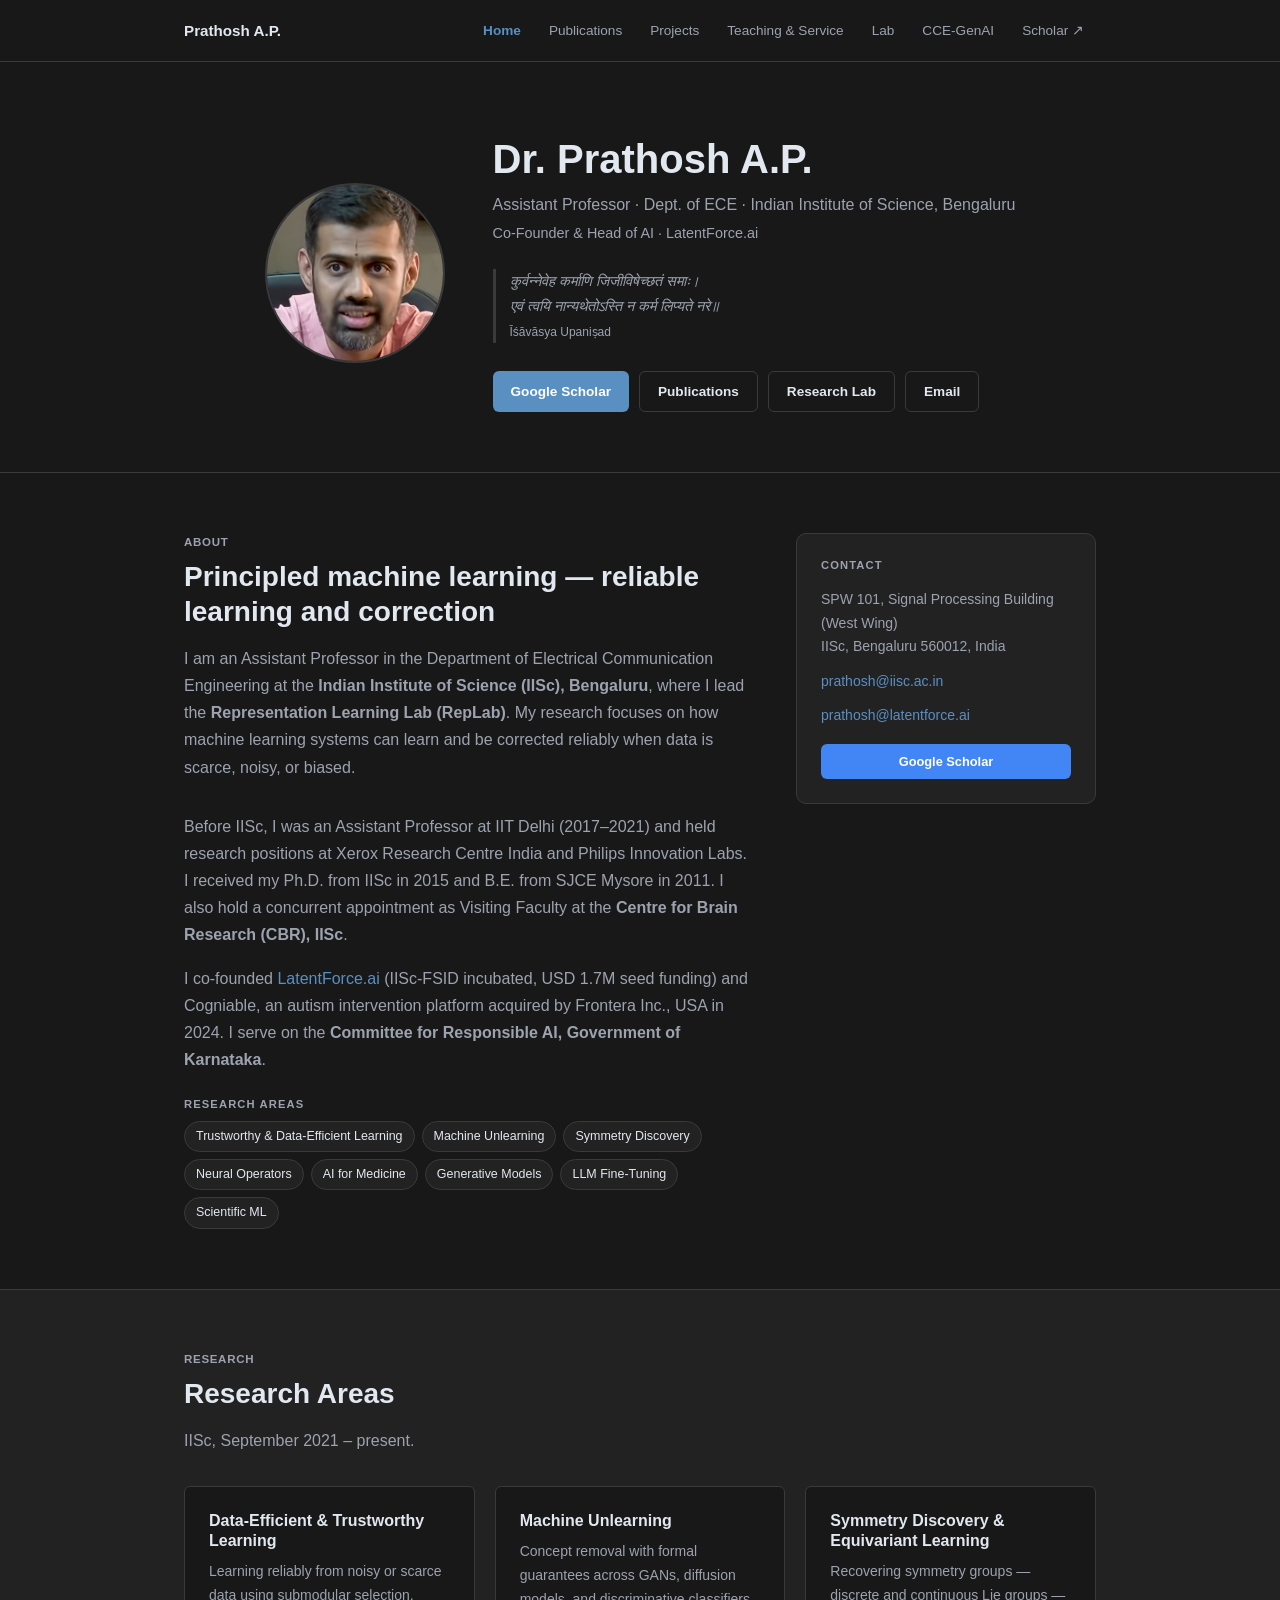
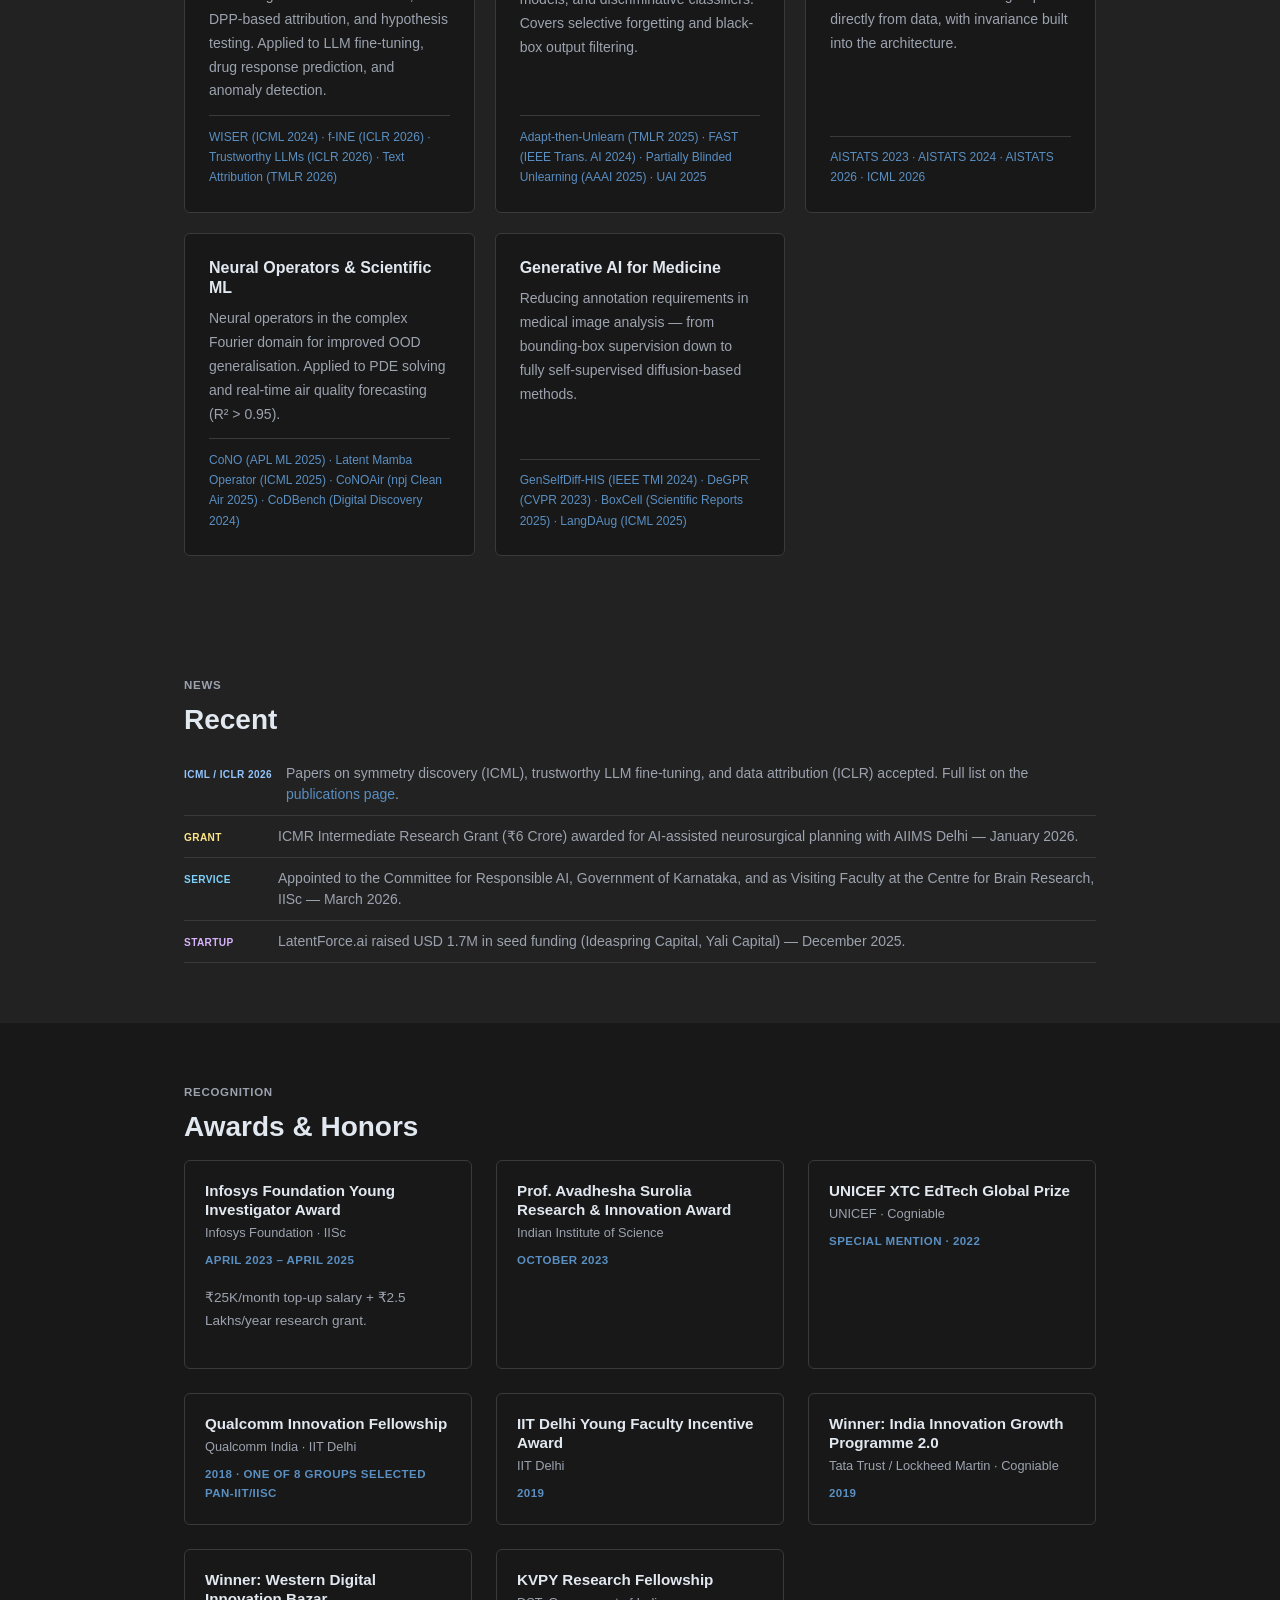
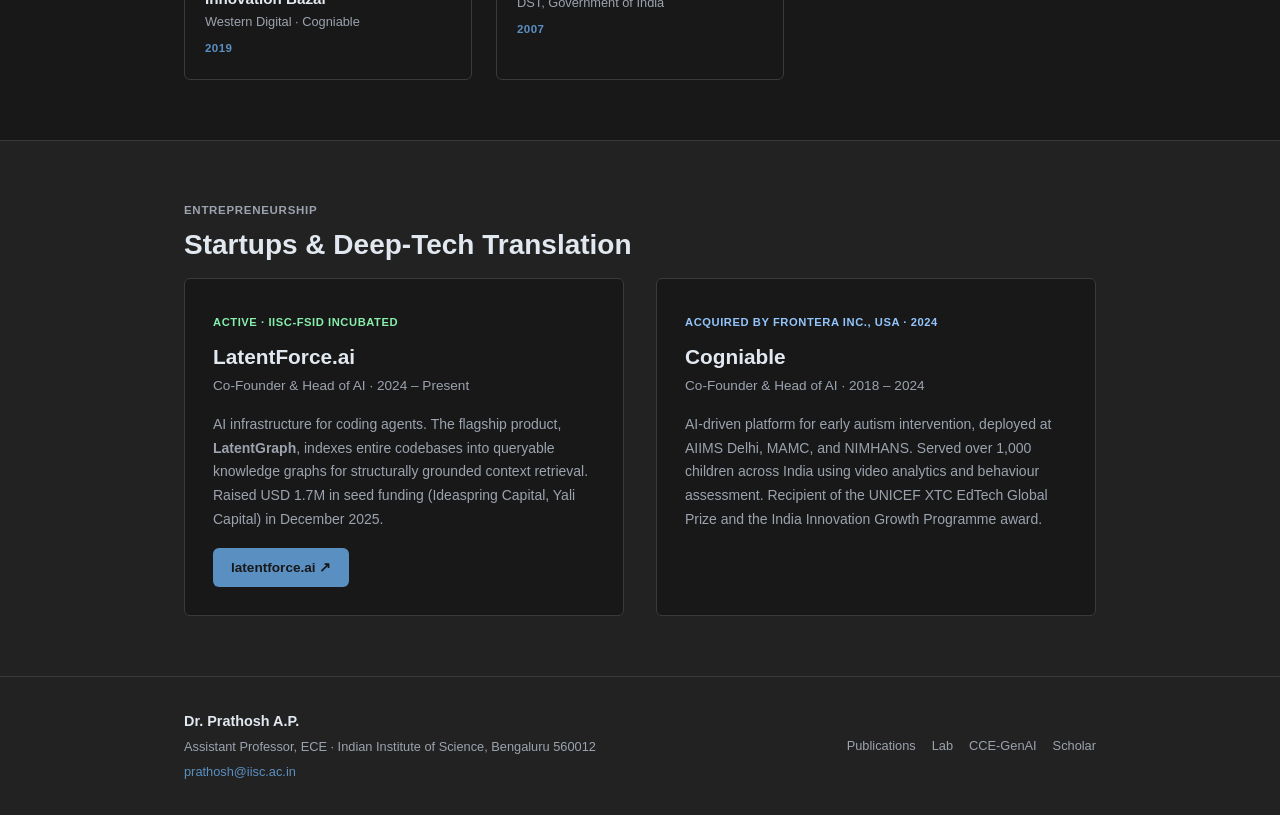
==== index.html @ 45f48ecf "Remove IISc logo from contact card Co-Authored-By: Claude Sonnet 4.6 <noreply@anthropic.com>" ====
<!DOCTYPE html>
<html lang="en">
<head>
  <meta charset="UTF-8">
  <meta name="viewport" content="width=device-width, initial-scale=1.0">
  <meta name="description" content="Dr. Prathosh A.P. — Assistant Professor, ECE, IISc Bengaluru. Research in trustworthy ML, machine unlearning, symmetry discovery, neural operators, and AI for medicine.">
  <title>Dr. Prathosh A.P. | IISc Bengaluru</title>
  <link rel="stylesheet" href="css/style.css">
</head>
<body>

<!-- ===== NAVIGATION ===== -->
<nav class="nav">
  <div class="nav-inner">
    <a class="nav-brand" href="index.html">Prathosh A.P.</a>
    <div class="nav-links">
      <a href="index.html" class="active">Home</a>
      <a href="publications.html">Publications</a>
      <a href="projects.html">Projects</a>
      <a href="teaching.html">Teaching &amp; Service</a>
      <a href="group.html">Lab</a>
      <a href="cce-genai.html">CCE-GenAI</a>
      <a href="https://scholar.google.com/citations?user=OEwV4bsAAAAJ" target="_blank">Scholar ↗</a>
    </div>
  </div>
</nav>


<!-- ===== HERO ===== -->
<section class="hero">
  <div class="hero-inner">
    <div class="hero-photo">
      <img src="assets/photo.jpg" alt="Dr. Prathosh A.P.">
    </div>
    <div class="hero-text">
      <h1>Dr. Prathosh A.P.</h1>
      <p class="hero-subtitle">Assistant Professor · Dept. of ECE · Indian Institute of Science, Bengaluru</p>
      <p class="hero-subtitle-2">Co-Founder &amp; Head of AI · LatentForce.ai</p>
      <blockquote class="hero-quote">
        कुर्वन्नेवेह कर्माणि जिजीविषेच्छतं समाः।<br>एवं त्वयि नान्यथेतोऽस्ति न कर्म लिप्यते नरे॥
        <span>Īśāvāsya Upaniṣad</span>
      </blockquote>
      <div class="hero-buttons">
        <a class="btn btn-amber" href="https://scholar.google.com/citations?user=OEwV4bsAAAAJ" target="_blank">
          Google Scholar
        </a>
        <a class="btn btn-outline" href="publications.html">Publications</a>
        <a class="btn btn-outline" href="group.html">Research Lab</a>
        <a class="btn btn-outline" href="mailto:prathosh@iisc.ac.in">Email</a>
      </div>
    </div>
  </div>
</section>

<!-- ===== ABOUT ===== -->
<section class="section">
  <div class="container">
    <div class="about-grid">
      <div class="about-bio">
        <span class="section-label">About</span>
        <h2 class="section-title">Principled machine learning — reliable learning and correction</h2>
        <p>
          I am an Assistant Professor in the Department of Electrical Communication Engineering
          at the <strong>Indian Institute of Science (IISc), Bengaluru</strong>, where I lead the
          <strong>Representation Learning Lab (RepLab)</strong>. My research focuses on how machine
          learning systems can learn and be corrected reliably when data is scarce, noisy, or biased.
        </p>
        <p>
          Before IISc, I was an Assistant Professor at IIT Delhi (2017–2021) and held research positions
          at Xerox Research Centre India and Philips Innovation Labs. I received my Ph.D. from IISc in
          2015 and B.E. from SJCE Mysore in 2011. I also hold a concurrent appointment as Visiting
          Faculty at the <strong>Centre for Brain Research (CBR), IISc</strong>.
        </p>
        <p>
          I co-founded <a href="https://latentforce.ai" target="_blank">LatentForce.ai</a> (IISc-FSID
          incubated, USD 1.7M seed funding) and Cogniable, an autism intervention platform acquired by
          Frontera Inc., USA in 2024. I serve on the <strong>Committee for Responsible AI, Government
          of Karnataka</strong>.
        </p>
        <div class="research-interests">
          <h4>Research Areas</h4>
          <div class="tag-list">
            <span class="tag">Trustworthy &amp; Data-Efficient Learning</span>
            <span class="tag">Machine Unlearning</span>
            <span class="tag">Symmetry Discovery</span>
            <span class="tag">Neural Operators</span>
            <span class="tag">AI for Medicine</span>
            <span class="tag">Generative Models</span>
            <span class="tag">LLM Fine-Tuning</span>
            <span class="tag">Scientific ML</span>
          </div>
        </div>
      </div>

      <div>
        <div class="contact-card">
          <h4 style="margin-bottom:1rem;">Contact</h4>
          <div class="contact-item">
            <span>SPW 101, Signal Processing Building (West Wing)<br>IISc, Bengaluru 560012, India</span>
          </div>
          <div class="contact-item">
            <span><a href="mailto:prathosh@iisc.ac.in">prathosh@iisc.ac.in</a></span>
          </div>
          <div class="contact-item">
            <span><a href="mailto:prathosh@latentforce.ai">prathosh@latentforce.ai</a></span>
          </div>
          <div class="contact-links">
            <a class="contact-link-btn scholar" href="https://scholar.google.com/citations?user=OEwV4bsAAAAJ" target="_blank">Google Scholar</a>
          </div>
        </div>
      </div>
    </div>
  </div>
</section>

<div class="divider"></div>

<!-- ===== RESEARCH THEMES ===== -->
<section class="section section-alt">
  <div class="container">
    <span class="section-label">Research</span>
    <h2 class="section-title">Research Areas</h2>
    <p>IISc, September 2021 – present.</p>
    <div class="grid-5">

      <div class="theme-card">
        <h3>Data-Efficient &amp; Trustworthy Learning</h3>
        <p>Learning reliably from noisy or scarce data using submodular selection, DPP-based attribution, and hypothesis testing. Applied to LLM fine-tuning, drug response prediction, and anomaly detection.</p>
        <div class="theme-papers">WISER (ICML 2024) &middot; f-INE (ICLR 2026) &middot; Trustworthy LLMs (ICLR 2026) &middot; Text Attribution (TMLR 2026)</div>
      </div>

      <div class="theme-card">
        <h3>Machine Unlearning</h3>
        <p>Concept removal with formal guarantees across GANs, diffusion models, and discriminative classifiers. Covers selective forgetting and black-box output filtering.</p>
        <div class="theme-papers">Adapt-then-Unlearn (TMLR 2025) &middot; FAST (IEEE Trans. AI 2024) &middot; Partially Blinded Unlearning (AAAI 2025) &middot; UAI 2025</div>
      </div>

      <div class="theme-card">
        <h3>Symmetry Discovery &amp; Equivariant Learning</h3>
        <p>Recovering symmetry groups — discrete and continuous Lie groups — directly from data, with invariance built into the architecture.</p>
        <div class="theme-papers">AISTATS 2023 &middot; AISTATS 2024 &middot; AISTATS 2026 &middot; ICML 2026</div>
      </div>

      <div class="theme-card">
        <h3>Neural Operators &amp; Scientific ML</h3>
        <p>Neural operators in the complex Fourier domain for improved OOD generalisation. Applied to PDE solving and real-time air quality forecasting (R² &gt; 0.95).</p>
        <div class="theme-papers">CoNO (APL ML 2025) &middot; Latent Mamba Operator (ICML 2025) &middot; CoNOAir (npj Clean Air 2025) &middot; CoDBench (Digital Discovery 2024)</div>
      </div>

      <div class="theme-card">
        <h3>Generative AI for Medicine</h3>
        <p>Reducing annotation requirements in medical image analysis — from bounding-box supervision down to fully self-supervised diffusion-based methods.</p>
        <div class="theme-papers">GenSelfDiff-HIS (IEEE TMI 2024) &middot; DeGPR (CVPR 2023) &middot; BoxCell (Scientific Reports 2025) &middot; LangDAug (ICML 2025)</div>
      </div>

    </div>
  </div>
</section>

<!-- ===== HIGHLIGHTS ===== -->
<section class="section section-dark">
  <div class="container">
    <span class="section-label">News</span>
    <h2 class="section-title">Recent</h2>
    <ul class="highlights-list">
      <li class="highlight-item">
        <span class="highlight-badge badge-conf">ICML / ICLR 2026</span>
        <span class="highlight-text">Papers on symmetry discovery (ICML), trustworthy LLM fine-tuning, and data attribution (ICLR) accepted. Full list on the <a href="publications.html">publications page</a>.</span>
      </li>
      <li class="highlight-item">
        <span class="highlight-badge badge-grant">Grant</span>
        <span class="highlight-text">ICMR Intermediate Research Grant (&#8377;6 Crore) awarded for AI-assisted neurosurgical planning with AIIMS Delhi — January 2026.</span>
      </li>
      <li class="highlight-item">
        <span class="highlight-badge badge-service">Service</span>
        <span class="highlight-text">Appointed to the Committee for Responsible AI, Government of Karnataka, and as Visiting Faculty at the Centre for Brain Research, IISc — March 2026.</span>
      </li>
      <li class="highlight-item">
        <span class="highlight-badge badge-startup">Startup</span>
        <span class="highlight-text">LatentForce.ai raised USD 1.7M in seed funding (Ideaspring Capital, Yali Capital) — December 2025.</span>
      </li>
    </ul>
  </div>
</section>

<!-- ===== AWARDS ===== -->
<section class="section">
  <div class="container">
    <span class="section-label">Recognition</span>
    <h2 class="section-title">Awards &amp; Honors</h2>
    <div class="grid-3">

      <div class="award-card">
        <h3>Infosys Foundation Young Investigator Award</h3>
        <div class="award-org">Infosys Foundation · IISc</div>
        <div class="award-year">April 2023 – April 2025</div>
        <p class="mt-2" style="font-size:.85rem;color:var(--text-light)">&#8377;25K/month top-up salary + &#8377;2.5 Lakhs/year research grant.</p>
      </div>

      <div class="award-card">
        <h3>Prof. Avadhesha Surolia Research &amp; Innovation Award</h3>
        <div class="award-org">Indian Institute of Science</div>
        <div class="award-year">October 2023</div>
      </div>

      <div class="award-card">
        <h3>UNICEF XTC EdTech Global Prize</h3>
        <div class="award-org">UNICEF · Cogniable</div>
        <div class="award-year">Special Mention · 2022</div>
      </div>

      <div class="award-card">
        <h3>Qualcomm Innovation Fellowship</h3>
        <div class="award-org">Qualcomm India · IIT Delhi</div>
        <div class="award-year">2018 · One of 8 groups selected pan-IIT/IISc</div>
      </div>

      <div class="award-card">
        <h3>IIT Delhi Young Faculty Incentive Award</h3>
        <div class="award-org">IIT Delhi</div>
        <div class="award-year">2019</div>
      </div>

      <div class="award-card">
        <h3>Winner: India Innovation Growth Programme 2.0</h3>
        <div class="award-org">Tata Trust / Lockheed Martin · Cogniable</div>
        <div class="award-year">2019</div>
      </div>

      <div class="award-card">
        <h3>Winner: Western Digital Innovation Bazar</h3>
        <div class="award-org">Western Digital · Cogniable</div>
        <div class="award-year">2019</div>
      </div>

      <div class="award-card">
        <h3>KVPY Research Fellowship</h3>
        <div class="award-org">DST, Government of India</div>
        <div class="award-year">2007</div>
      </div>

    </div>
  </div>
</section>

<div class="divider"></div>

<!-- ===== ENTREPRENEURSHIP ===== -->
<section class="section section-alt">
  <div class="container">
    <span class="section-label">Entrepreneurship</span>
    <h2 class="section-title">Startups &amp; Deep-Tech Translation</h2>
    <div class="grid-2">

      <div class="startup-card">
        <span class="startup-tag tag-active">Active · IISc-FSID Incubated</span>
        <h2 class="startup-name">LatentForce.ai</h2>
        <div class="startup-role">Co-Founder &amp; Head of AI &middot; 2024 – Present</div>
        <p>
          AI infrastructure for coding agents. The flagship product, <strong>LatentGraph</strong>, indexes entire codebases into queryable knowledge graphs for structurally grounded context retrieval. Raised USD 1.7M in seed funding (Ideaspring Capital, Yali Capital) in December 2025.
        </p>
        <div class="mt-2">
          <a class="btn btn-navy" href="https://latentforce.ai" target="_blank">latentforce.ai ↗</a>
        </div>
      </div>

      <div class="startup-card">
        <span class="startup-tag tag-acquired">Acquired by Frontera Inc., USA · 2024</span>
        <h2 class="startup-name">Cogniable</h2>
        <div class="startup-role">Co-Founder &amp; Head of AI &middot; 2018 – 2024</div>
        <p>
          AI-driven platform for early autism intervention, deployed at AIIMS Delhi, MAMC, and NIMHANS. Served over 1,000 children across India using video analytics and behaviour assessment. Recipient of the UNICEF XTC EdTech Global Prize and the India Innovation Growth Programme award.
        </p>
      </div>

    </div>
  </div>
</section>

<!-- ===== FOOTER ===== -->
<footer>
  <div class="footer-inner">
    <div>
      <div class="footer-name">Dr. Prathosh A.P.</div>
      <div class="footer-info">Assistant Professor, ECE · Indian Institute of Science, Bengaluru 560012</div>
      <div class="footer-info"><a href="mailto:prathosh@iisc.ac.in">prathosh@iisc.ac.in</a></div>
    </div>
    <div class="footer-links">
      <a href="publications.html">Publications</a>
      <a href="group.html">Lab</a>
      <a href="cce-genai.html">CCE-GenAI</a>
      <a href="https://scholar.google.com/citations?user=OEwV4bsAAAAJ" target="_blank">Scholar</a>
    </div>
  </div>
</footer>

</body>
</html>
---- css/style.css ----
/* ===== DESIGN TOKENS ===== */
:root {
  --accent:      #5a8fc2;
  --accent-dark: #4a7aab;
  --text:        #e2e8f0;
  --text-light:  #9ca3af;
  --border:      #3a3a3a;
  --bg:          #181818;
  --bg-alt:      #222222;
  --white:       #e2e8f0;
  --gray-light:  #3a3a3a;
  --transition:  0.15s ease;
  --radius:      6px;
  --radius-lg:   10px;
  --shadow-sm:   0 1px 3px rgba(0,0,0,.4);
  --shadow-md:   0 4px 12px rgba(0,0,0,.5);

  /* Legacy aliases so existing HTML classes keep working */
  --navy:        #222222;
  --navy-mid:    #2a2a2a;
  --navy-light:  #5a8fc2;
  --amber:       #5a8fc2;
  --amber-dark:  #4a7aab;
  --off-white:   #222222;
}

/* ===== RESET & BASE ===== */
*, *::before, *::after { box-sizing: border-box; margin: 0; padding: 0; }
html { scroll-behavior: smooth; font-size: 16px; }
body {
  font-family: -apple-system, BlinkMacSystemFont, 'Segoe UI', Roboto, 'Helvetica Neue', sans-serif;
  color: var(--text);
  background: var(--bg);
  line-height: 1.7;
}
a { color: var(--accent); text-decoration: none; transition: color var(--transition); }
a:hover { color: var(--accent-dark); text-decoration: underline; }
img { max-width: 100%; display: block; }

/* ===== TYPOGRAPHY ===== */
h1, h2, h3, h4, h5 {
  font-family: -apple-system, BlinkMacSystemFont, 'Segoe UI', Roboto, 'Helvetica Neue', sans-serif;
  color: var(--text);
  line-height: 1.25;
  font-weight: 700;
}
h1 { font-size: clamp(1.75rem, 4vw, 2.5rem); }
h2 { font-size: clamp(1.3rem, 2.5vw, 1.75rem); }
h3 { font-size: 1.1rem; }
h4 { font-size: .95rem; font-weight: 600; }
p  { margin-bottom: 1rem; }

/* ===== LAYOUT ===== */
.container { max-width: 960px; margin: 0 auto; padding: 0 24px; }
.section    { padding: 60px 0; }
.section-alt  { background: var(--bg-alt); }
.section-dark { background: var(--bg-alt); color: var(--text); }
.section-dark h2, .section-dark h3 { color: var(--text); }
.section-dark p, .section-dark li  { color: var(--text-light); }

.section-label {
  font-size: .72rem;
  font-weight: 600;
  letter-spacing: .06em;
  text-transform: uppercase;
  color: var(--text-light);
  margin-bottom: .4rem;
  display: block;
}
.section-title { margin-bottom: 1rem; }
.section-title + p { color: var(--text-light); margin-bottom: 2rem; }

.grid-2 { display: grid; grid-template-columns: 1fr 1fr; gap: 32px; }
.grid-3 { display: grid; grid-template-columns: repeat(3, 1fr); gap: 24px; }
.grid-5 { display: grid; grid-template-columns: repeat(auto-fit, minmax(280px, 1fr)); gap: 20px; }

/* ===== NAVIGATION ===== */
.nav {
  position: sticky;
  top: 0;
  z-index: 100;
  background: var(--bg);
  border-bottom: 1px solid var(--border);
}
.nav-inner {
  display: flex;
  align-items: center;
  justify-content: space-between;
  padding: 14px 24px;
  max-width: 960px;
  margin: 0 auto;
}
.nav-brand {
  font-size: .95rem;
  font-weight: 700;
  color: var(--text) !important;
  text-decoration: none !important;
}
.nav-links { display: flex; gap: 4px; align-items: center; }
.nav-links a {
  font-size: .85rem;
  color: var(--text-light) !important;
  padding: 5px 12px;
  border-radius: 5px;
  font-weight: 500;
  transition: color var(--transition);
  text-decoration: none !important;
}
.nav-links a:hover { color: var(--text) !important; }
.nav-links a.active { color: var(--accent) !important; font-weight: 600; }

/* ===== HERO ===== */
.hero {
  background: var(--bg);
  padding: 72px 0 60px;
  border-bottom: 1px solid var(--border);
}
.hero-inner {
  max-width: 960px;
  margin: 0 auto;
  padding: 0 24px;
  display: flex;
  justify-content: center;
  align-items: center;
  gap: 48px;
}
.hero-text h1 { color: var(--text); margin-bottom: .4rem; }
.hero-subtitle {
  font-size: 1rem;
  color: var(--text-light);
  margin-bottom: .2rem;
}
.hero-subtitle-2 {
  font-size: .9rem;
  color: var(--text-light);
  font-weight: 400;
  margin-bottom: 1.5rem;
}
.hero-quote {
  font-size: .9rem;
  color: var(--text-light);
  font-style: italic;
  margin-bottom: 1.75rem;
  border-left: 3px solid var(--border);
  padding-left: 14px;
}
.hero-quote span {
  display: block;
  font-size: .75rem;
  font-style: normal;
  margin-top: .25rem;
  color: var(--text-light);
}
.hero-buttons { display: flex; gap: 10px; flex-wrap: wrap; }
.btn {
  display: inline-flex;
  align-items: center;
  gap: 6px;
  padding: 8px 18px;
  border-radius: 6px;
  font-size: .85rem;
  font-weight: 600;
  transition: all var(--transition);
  cursor: pointer;
  border: none;
  text-decoration: none !important;
}
.btn-amber {
  background: var(--accent);
  color: white !important;
}
.btn-amber:hover {
  background: var(--accent-dark);
  color: white !important;
  text-decoration: none !important;
}
.btn-outline {
  background: transparent;
  color: var(--text) !important;
  border: 1.5px solid var(--border);
}
.btn-outline:hover {
  border-color: var(--accent);
  color: var(--accent) !important;
  text-decoration: none !important;
}
.btn-navy {
  background: var(--accent);
  color: var(--bg) !important;
}
.btn-navy:hover { background: var(--accent-dark); color: var(--bg) !important; }

.hero-photo {
  width: 180px;
  height: 180px;
  border-radius: 50%;
  border: 2px solid var(--border);
  background: var(--bg-alt);
  overflow: hidden;
  flex-shrink: 0;
}
.hero-photo img { width: 100%; height: 100%; object-fit: cover; }

/* ===== STATS BAR (kept for compat, hidden by default) ===== */
.stats-bar { display: none; }

/* ===== ABOUT ===== */
.about-grid {
  display: grid;
  grid-template-columns: 1fr 300px;
  gap: 48px;
  align-items: start;
}
.about-bio p { color: var(--text-light); }
.about-bio p:last-of-type { margin-bottom: 0; }
.research-interests { margin-top: 1.5rem; }
.research-interests h4 {
  font-size: .7rem;
  font-weight: 700;
  letter-spacing: .1em;
  text-transform: uppercase;
  color: var(--text-light);
  margin-bottom: .6rem;
}
.tag-list { display: flex; flex-wrap: wrap; gap: 7px; }
.tag {
  font-size: .78rem;
  padding: 4px 11px;
  background: var(--bg-alt);
  border-radius: 20px;
  color: var(--text);
  font-weight: 500;
  border: 1px solid var(--border);
}
.contact-card {
  background: var(--bg-alt);
  border: 1px solid var(--border);
  border-radius: var(--radius-lg);
  padding: 24px;
}
.contact-card h4 {
  font-size: .7rem;
  font-weight: 700;
  letter-spacing: .1em;
  text-transform: uppercase;
  color: var(--text-light);
  margin-bottom: .9rem;
}
.contact-item {
  display: flex;
  gap: 10px;
  align-items: flex-start;
  margin-bottom: .65rem;
  font-size: .875rem;
  color: var(--text-light);
}
.contact-item .icon { color: var(--text-light); margin-top: 2px; flex-shrink: 0; }
.contact-links { margin-top: 1rem; display: flex; flex-direction: column; gap: 7px; }
.contact-link-btn {
  font-size: .8rem;
  padding: 7px 14px;
  border-radius: 6px;
  text-align: center;
  font-weight: 600;
  transition: all var(--transition);
  display: block;
  text-decoration: none !important;
}
.contact-link-btn.scholar { background: #4285f4; color: white !important; }
.contact-link-btn.scholar:hover { background: #3367d6; }
.contact-link-btn.github  { background: #24292e; color: white !important; }
.contact-link-btn.github:hover  { background: #1a1e21; }

/* ===== RESEARCH THEMES ===== */
.theme-card {
  background: var(--bg);
  border: 1px solid var(--border);
  border-radius: var(--radius);
  padding: 24px;
  display: flex;
  flex-direction: column;
  transition: border-color var(--transition);
}
.theme-card:hover { border-color: var(--accent); }
.theme-number { display: none; }
.theme-card h3 { margin-bottom: .6rem; font-size: 1rem; }
.theme-card p  { font-size: .875rem; color: var(--text-light); flex: 1; margin-bottom: .75rem; }
.theme-papers {
  font-size: .75rem;
  color: var(--accent);
  border-top: 1px solid var(--border);
  padding-top: .65rem;
  margin-top: auto;
}

/* ===== HIGHLIGHTS (section-dark, now light) ===== */
.highlights-list { list-style: none; }
.highlight-year {
  font-size: .7rem;
  font-weight: 700;
  letter-spacing: .1em;
  text-transform: uppercase;
  color: var(--accent);
  margin: 2rem 0 .75rem;
  padding-left: 24px;
  position: relative;
}
.highlight-year::before {
  content: '';
  position: absolute;
  left: 0;
  top: 50%;
  width: 16px;
  height: 2px;
  background: var(--accent);
}
.highlight-item {
  display: flex;
  gap: 14px;
  align-items: flex-start;
  padding: 10px 0;
  border-bottom: 1px solid var(--border);
}
.highlight-badge {
  font-size: .63rem;
  font-weight: 600;
  text-transform: uppercase;
  letter-spacing: .04em;
  white-space: nowrap;
  flex-shrink: 0;
  margin-top: 3px;
  min-width: 80px;
}
.badge-conf    { color: #93c5fd; }
.badge-journal { color: #86efac; }
.badge-grant   { color: #fde68a; }
.badge-startup { color: #d8b4fe; }
.badge-award   { color: #fca5a5; }
.badge-service { color: #7dd3fc; }
.highlight-text {
  font-size: .875rem;
  color: var(--text-light);
  line-height: 1.5;
}
.highlight-text strong { color: var(--text); }

/* ===== AWARDS ===== */
.award-card {
  background: var(--bg);
  border: 1px solid var(--border);
  border-radius: var(--radius);
  padding: 20px;
}
.award-card::before { display: none; }
.award-icon  { font-size: 1.5rem; margin-bottom: .5rem; }
.award-card h3 { font-size: .95rem; margin-bottom: .2rem; }
.award-card .award-org  { font-size: .8rem; color: var(--text-light); margin-bottom: .4rem; }
.award-card .award-year {
  font-size: .72rem;
  font-weight: 700;
  color: var(--accent);
  text-transform: uppercase;
  letter-spacing: .04em;
}

/* ===== ENTREPRENEURSHIP ===== */
.startup-card {
  background: var(--bg);
  border: 1px solid var(--border);
  border-radius: var(--radius);
  padding: 28px;
}
.startup-tag {
  display: inline-block;
  font-size: .7rem;
  font-weight: 600;
  letter-spacing: .05em;
  text-transform: uppercase;
  margin-bottom: .75rem;
}
.tag-active   { color: #86efac; }
.tag-acquired { color: #93c5fd; }
.startup-name { font-size: 1.3rem; margin-bottom: .25rem; }
.startup-role { font-size: .85rem; color: var(--text-light); margin-bottom: 1rem; }
.startup-stats {
  display: flex;
  gap: 24px;
  margin: 1rem 0;
  padding: .75rem 0;
  border-top: 1px solid var(--border);
  border-bottom: 1px solid var(--border);
}
.startup-stat-val { font-size: 1.15rem; font-weight: 700; color: var(--text); }
.startup-stat-lbl { font-size: .72rem; color: var(--text-light); }
.startup-card p   { font-size: .875rem; color: var(--text-light); margin-bottom: 0; }

/* ===== PUBLICATIONS PAGE ===== */
.pub-stats { display: grid; grid-template-columns: repeat(4, 1fr); gap: 1px; background: var(--border); border: 1px solid var(--border); border-radius: var(--radius); overflow: hidden; }
.pub-stat  { background: var(--bg); padding: 20px; text-align: center; }
.pub-stat .num { font-size: 1.75rem; font-weight: 700; color: var(--text); }
.pub-stat .lbl { font-size: .72rem; color: var(--text-light); text-transform: uppercase; letter-spacing: .08em; margin-top: 3px; }

.featured-paper {
  border: 1px solid var(--border);
  border-radius: var(--radius);
  padding: 20px;
  margin-bottom: 12px;
  background: var(--bg);
  display: grid;
  grid-template-columns: 28px 1fr;
  gap: 16px;
  align-items: start;
  transition: border-color var(--transition);
}
.featured-paper:hover { border-color: var(--accent); }
.paper-rank   { font-size: 1.4rem; font-weight: 900; color: var(--border); line-height: 1; margin-top: 2px; }
.paper-venue  { font-size: .7rem; font-weight: 700; letter-spacing: .07em; text-transform: uppercase; color: var(--accent); margin-bottom: .3rem; }
.paper-title  { font-size: .95rem; margin-bottom: .3rem; color: var(--text); }
.paper-authors { font-size: .78rem; color: var(--text-light); margin-bottom: .4rem; }
.paper-desc   { font-size: .85rem; color: var(--text-light); margin: 0; }

.pub-year-section { margin-bottom: 2.5rem; }
.pub-year-header {
  display: flex;
  align-items: center;
  gap: 10px;
  margin-bottom: 1rem;
  padding-bottom: .6rem;
  border-bottom: 2px solid var(--text);
}
.pub-year-title { font-size: 1.2rem; }
.pub-year-count {
  font-size: .72rem;
  background: var(--accent);
  color: var(--bg);
  padding: 2px 8px;
  border-radius: 20px;
}
.pub-list { list-style: none; }
.pub-item {
  padding: 12px 0;
  border-bottom: 1px solid var(--border);
  display: grid;
  grid-template-columns: 1fr auto;
  gap: 14px;
  align-items: start;
}
.pub-item:last-child { border-bottom: none; }
.pub-item-title   { font-size: .93rem; color: var(--text); margin-bottom: .15rem; font-weight: 600; }
.pub-item-authors { font-size: .78rem; color: var(--text-light); margin-bottom: .15rem; }
.pub-item-venue   { font-size: .78rem; font-style: italic; color: var(--text-light); }
.pub-item-venue strong { font-style: normal; color: var(--accent); }
.pub-badge {
  font-size: .63rem;
  font-weight: 600;
  text-transform: uppercase;
  letter-spacing: .04em;
  white-space: nowrap;
  align-self: start;
}
.badge-j { color: #86efac; }
.badge-c { color: #93c5fd; }

/* ===== STUDENTS PAGE ===== */
.student-card {
  background: var(--bg);
  border: 1px solid var(--border);
  border-radius: var(--radius);
  padding: 20px;
}
.student-card h3 { font-size: .95rem; margin-bottom: .2rem; }
.student-card .fellowship {
  font-size: .7rem;
  font-weight: 700;
  color: var(--accent);
  text-transform: uppercase;
  letter-spacing: .06em;
  margin-bottom: .4rem;
}
.student-card .area { font-size: .85rem; color: var(--text-light); margin-bottom: .6rem; }
.student-papers {
  font-size: .75rem;
  color: var(--text-light);
  border-top: 1px solid var(--border);
  padding-top: .5rem;
}
.placement-table { width: 100%; border-collapse: collapse; }
.placement-table th {
  font-size: .72rem;
  font-weight: 700;
  letter-spacing: .07em;
  text-transform: uppercase;
  color: var(--text-light);
  padding: 9px 12px;
  text-align: left;
  border-bottom: 2px solid var(--border);
}
.placement-table td {
  font-size: .85rem;
  padding: 11px 12px;
  border-bottom: 1px solid var(--border);
  color: var(--text);
  vertical-align: top;
}
.placement-table tr:last-child td { border-bottom: none; }
.placement-table tr:hover td { background: var(--bg-alt); }

/* ===== PAGE HERO (inner pages) ===== */
.page-hero {
  background: var(--bg);
  padding: 40px 0 32px;
  border-bottom: 1px solid var(--border);
}
.page-hero h1 { color: var(--text); font-size: clamp(1.4rem, 2.5vw, 2rem); margin-bottom: .35rem; }
.page-hero p  { font-size: .9rem; color: var(--text-light); margin: 0; }
.page-hero .breadcrumb { font-size: .75rem; color: var(--text-light); margin-bottom: .6rem; }
.page-hero .breadcrumb a { color: var(--accent) !important; text-decoration: none !important; }

/* ===== PROJECTS PAGE ===== */
.role-badge {
  font-size: .62rem;
  font-weight: 700;
  padding: 2px 7px;
  border-radius: 3px;
  text-transform: uppercase;
  letter-spacing: .04em;
}
.role-pi  { background: #14532d; color: #86efac; }
.role-co  { background: #1e3a5f; color: #93c5fd; }

/* ===== FOOTER ===== */
footer {
  background: var(--bg-alt);
  border-top: 1px solid var(--border);
  color: var(--text-light);
  padding: 32px 0;
}
.footer-inner {
  max-width: 960px;
  margin: 0 auto;
  padding: 0 24px;
  display: flex;
  justify-content: space-between;
  align-items: center;
  gap: 20px;
  flex-wrap: wrap;
}
.footer-name { font-size: .9rem; font-weight: 600; color: var(--text); }
.footer-info { font-size: .8rem; margin-top: 3px; }
footer a { color: var(--accent) !important; text-decoration: none; }
footer a:hover { text-decoration: underline; }
.footer-links { display: flex; gap: 16px; }
.footer-links a { font-size: .8rem; color: var(--text-light) !important; }
.footer-links a:hover { color: var(--accent) !important; }

/* ===== UTILITIES ===== */
.divider { height: 1px; background: var(--border); }
.text-center { text-align: center; }
.mt-1 { margin-top: .5rem; }
.mt-2 { margin-top: 1rem; }
.mt-3 { margin-top: 1.5rem; }
.mb-0 { margin-bottom: 0; }
.bold { font-weight: bold; }
.sans { font-family: -apple-system, BlinkMacSystemFont, 'Segoe UI', Roboto, sans-serif; }

/* ===== RESPONSIVE ===== */
@media (max-width: 768px) {
  .hero-inner        { flex-direction: column; text-align: center; }
  .hero-photo        { display: none; }
  .about-grid   { grid-template-columns: 1fr; }
  .grid-2, .grid-3 { grid-template-columns: 1fr; }
  .pub-stats    { grid-template-columns: repeat(2, 1fr); }
  .footer-inner { flex-direction: column; text-align: center; }
  .nav-links a  { padding: 5px 8px; font-size: .78rem; }
  .startup-stats { flex-wrap: wrap; gap: 14px; }
}
@media (max-width: 480px) {
  .section    { padding: 40px 0; }
  .pub-stats  { grid-template-columns: 1fr 1fr; }
  .pub-item   { grid-template-columns: 1fr; }
}
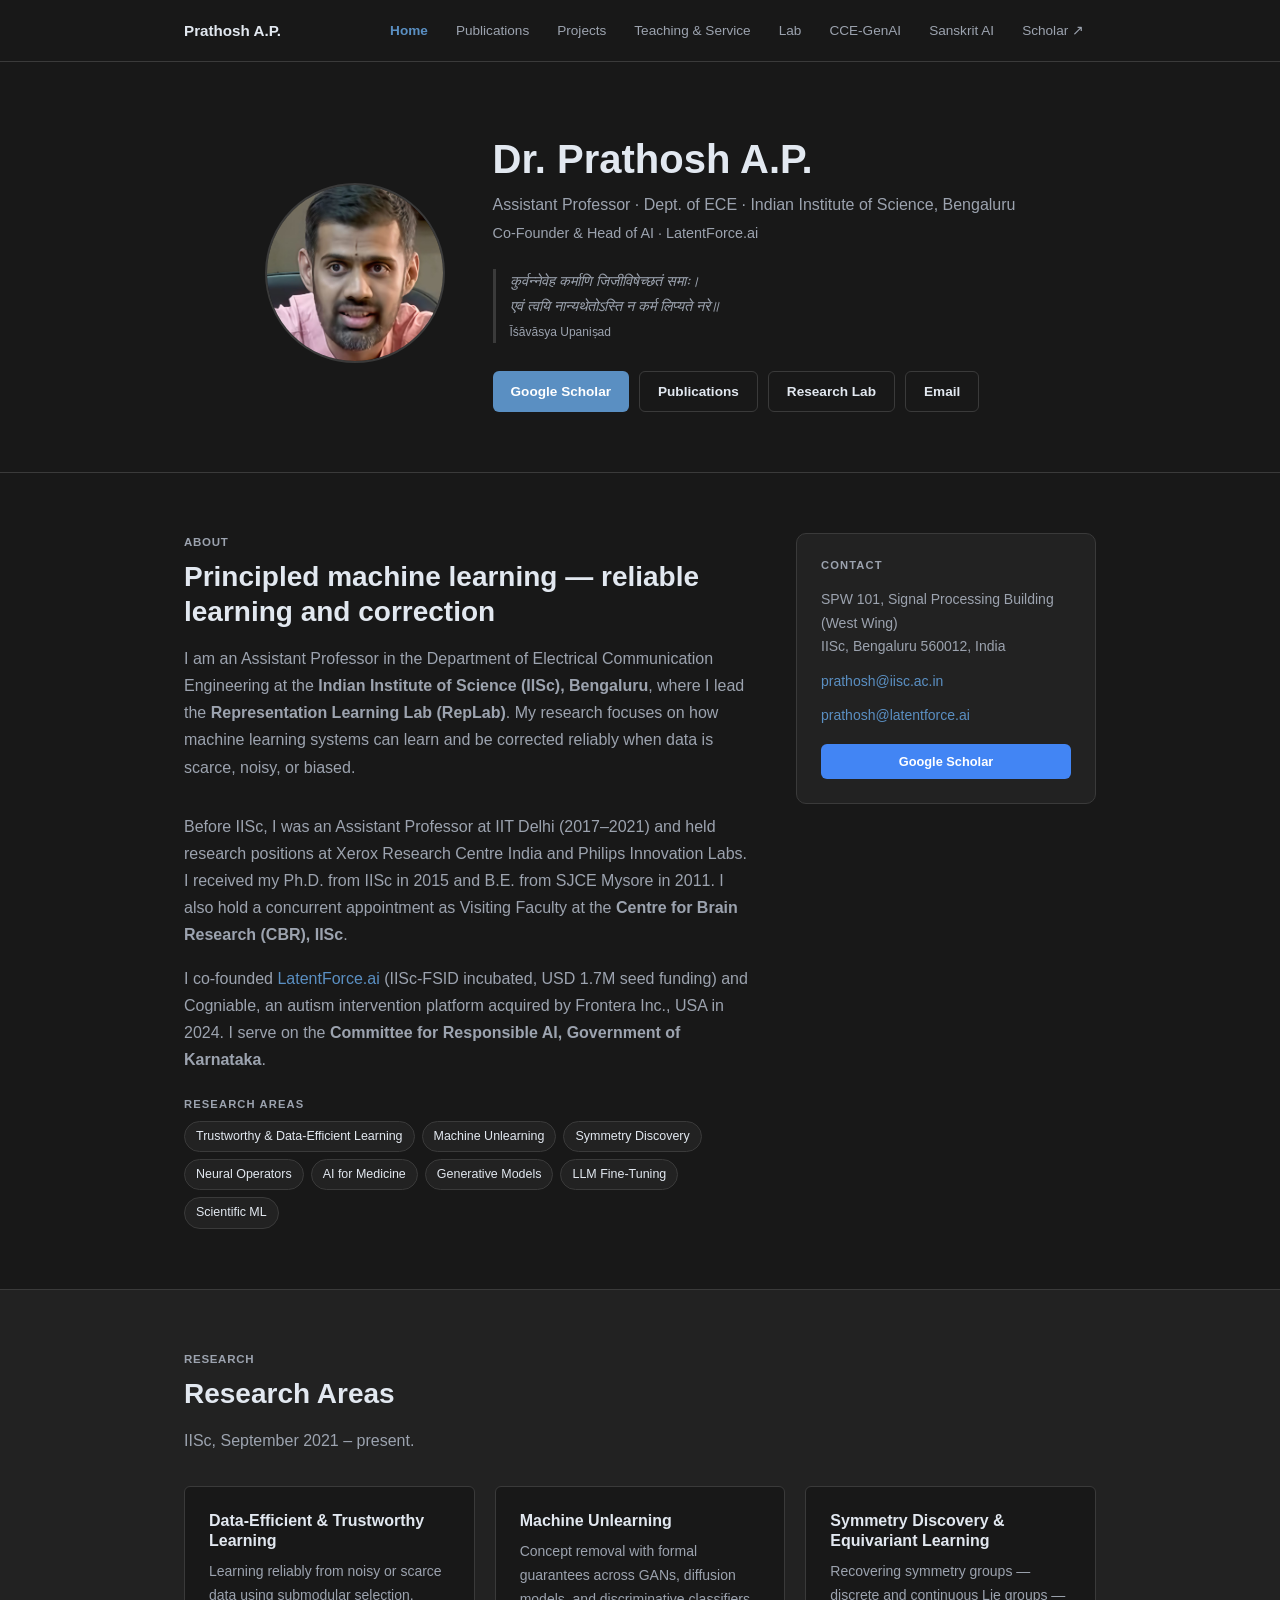
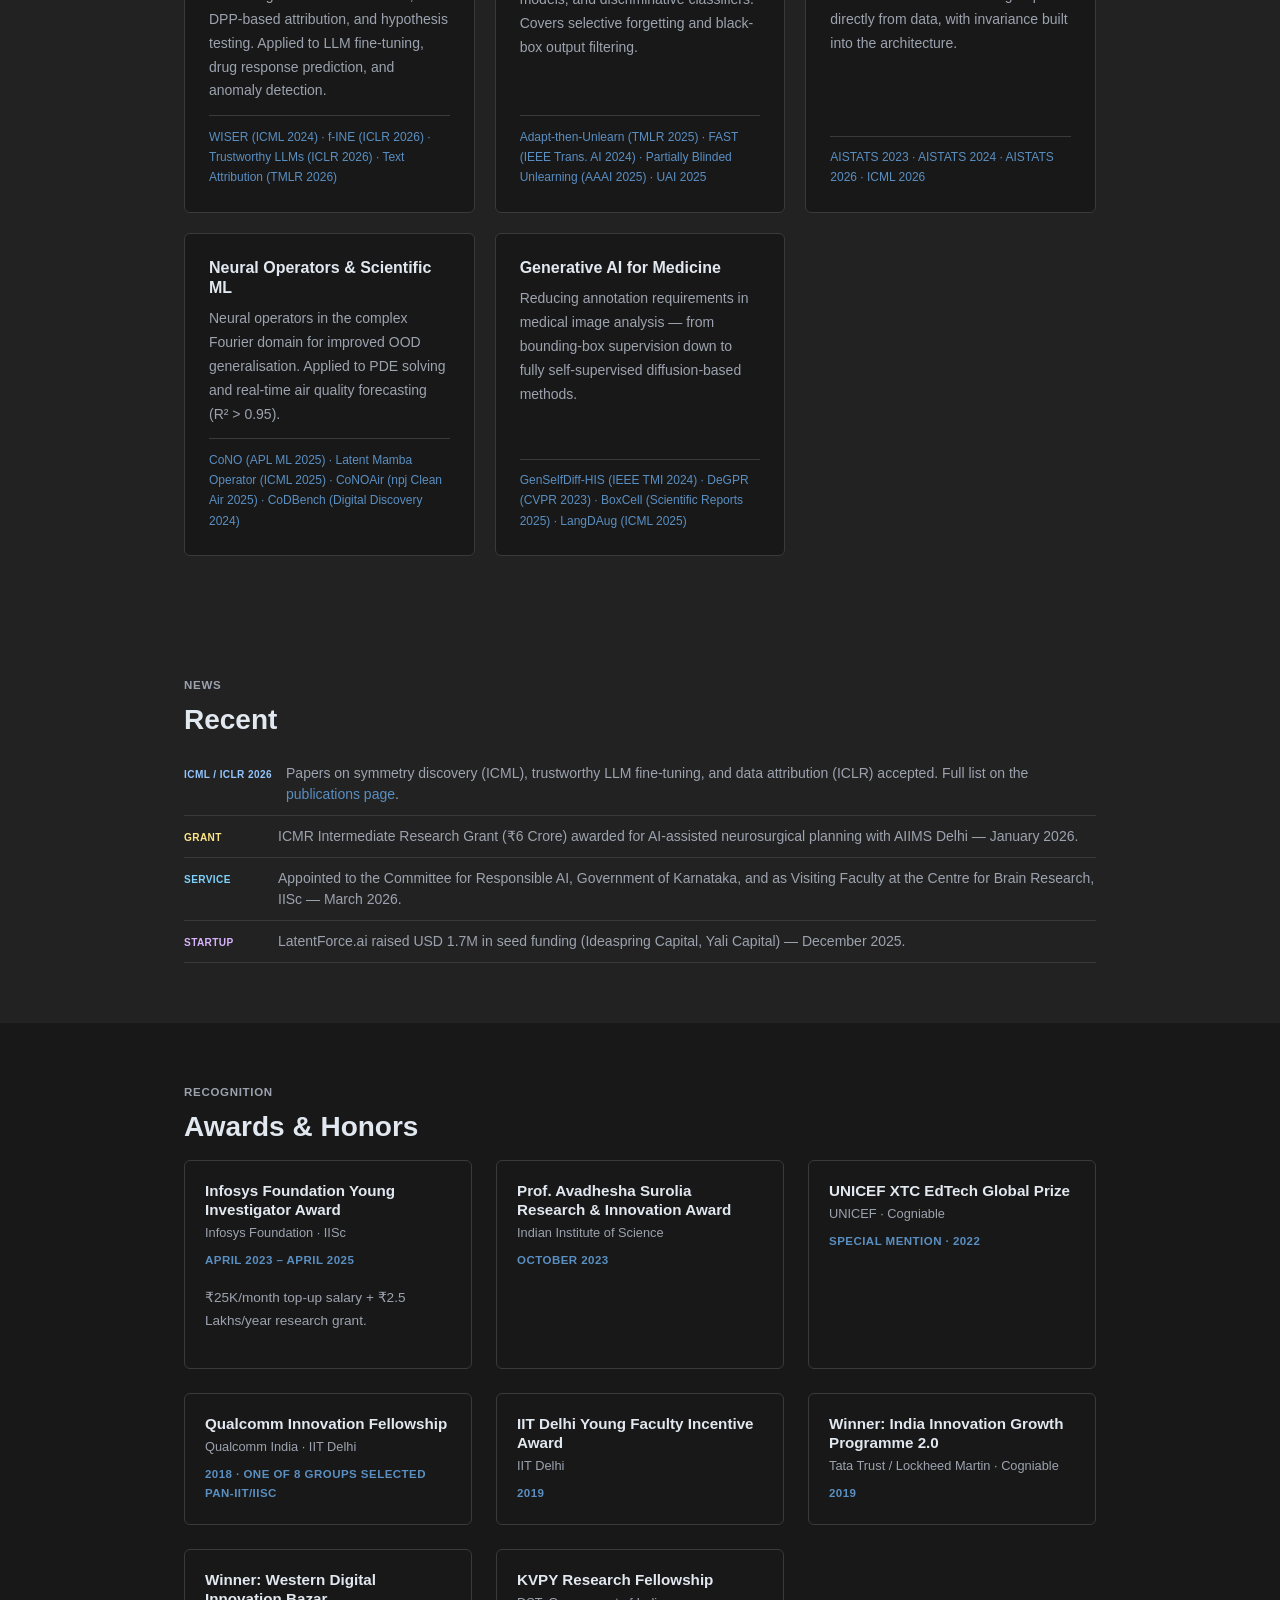
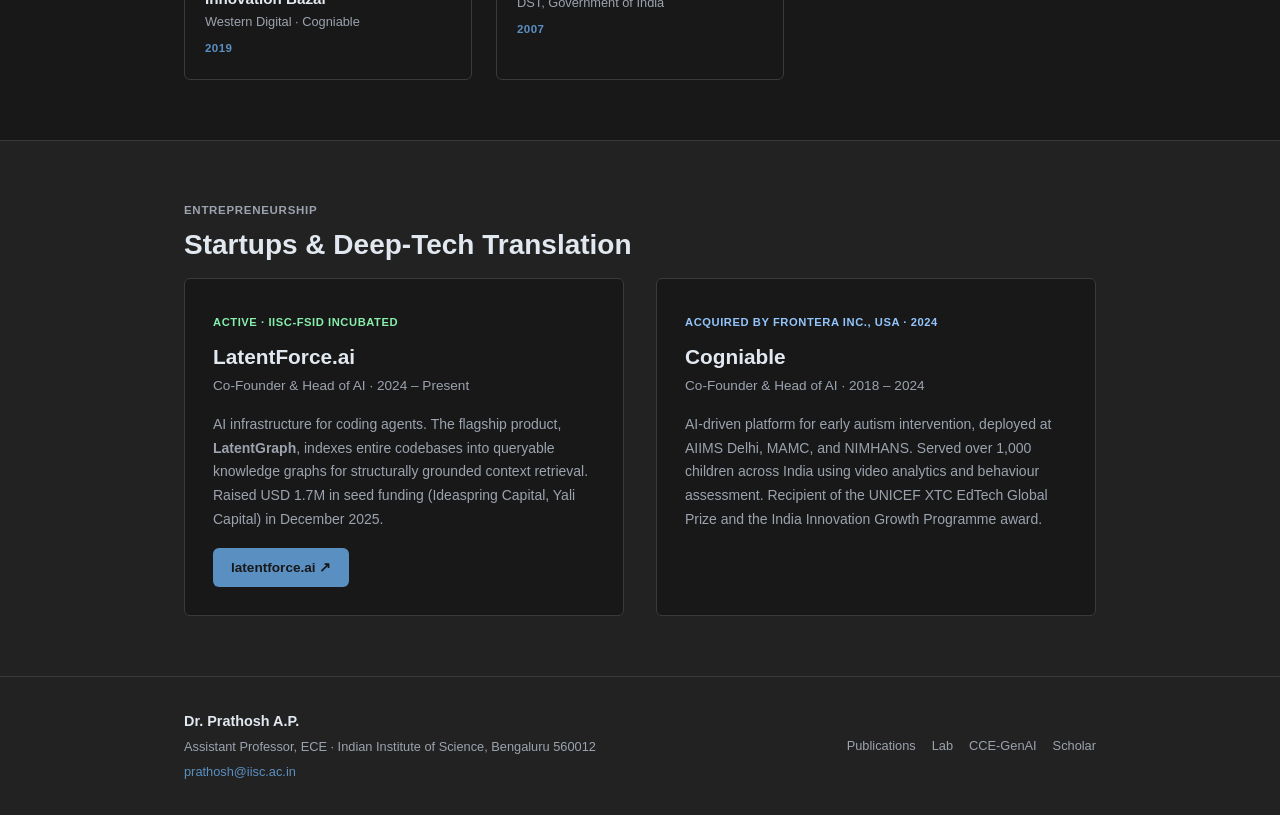
==== commit 0993f16b: "Add Sanskrit AI to nav" ====
--- a/index.html
+++ b/index.html
@@ -13,17 +13,30 @@
 <nav class="nav">
   <div class="nav-inner">
     <a class="nav-brand" href="index.html">Prathosh A.P.</a>
-    <div class="nav-links">
+    <div class="nav-links" id="nav-links">
       <a href="index.html" class="active">Home</a>
       <a href="publications.html">Publications</a>
       <a href="projects.html">Projects</a>
       <a href="teaching.html">Teaching &amp; Service</a>
       <a href="group.html">Lab</a>
       <a href="cce-genai.html">CCE-GenAI</a>
+      <a href="sanskrit-ai.html">Sanskrit AI</a>
       <a href="https://scholar.google.com/citations?user=OEwV4bsAAAAJ" target="_blank">Scholar ↗</a>
     </div>
+    <button class="nav-toggle" id="nav-toggle" aria-label="Toggle menu" aria-expanded="false">
+      <span></span><span></span><span></span>
+    </button>
   </div>
 </nav>
+<script>
+  const toggle = document.getElementById('nav-toggle');
+  const links  = document.getElementById('nav-links');
+  toggle.addEventListener('click', () => {
+    const open = links.classList.toggle('open');
+    toggle.classList.toggle('open', open);
+    toggle.setAttribute('aria-expanded', open);
+  });
+</script>
 
 
 <!-- ===== HERO ===== -->
--- a/css/style.css
+++ b/css/style.css
@@ -109,6 +109,28 @@
 .nav-links a:hover { color: var(--text) !important; }
 .nav-links a.active { color: var(--accent) !important; font-weight: 600; }
 
+.nav-toggle {
+  display: none;
+  flex-direction: column;
+  justify-content: center;
+  gap: 5px;
+  background: none;
+  border: none;
+  cursor: pointer;
+  padding: 4px;
+}
+.nav-toggle span {
+  display: block;
+  width: 22px;
+  height: 2px;
+  background: var(--text);
+  border-radius: 2px;
+  transition: transform 0.2s ease, opacity 0.2s ease;
+}
+.nav-toggle.open span:nth-child(1) { transform: translateY(7px) rotate(45deg); }
+.nav-toggle.open span:nth-child(2) { opacity: 0; }
+.nav-toggle.open span:nth-child(3) { transform: translateY(-7px) rotate(-45deg); }
+
 /* ===== HERO ===== */
 .hero {
   background: var(--bg);
@@ -565,13 +587,28 @@
 
 /* ===== RESPONSIVE ===== */
 @media (max-width: 768px) {
+  .nav-toggle { display: flex; }
+  .nav-links {
+    display: none;
+    position: absolute;
+    top: 100%;
+    left: 0;
+    right: 0;
+    background: var(--bg);
+    border-bottom: 1px solid var(--border);
+    flex-direction: column;
+    padding: 8px 16px 16px;
+    gap: 2px;
+  }
+  .nav-links.open { display: flex; }
+  .nav-links a  { padding: 10px 12px; font-size: .9rem; border-radius: 6px; }
+
   .hero-inner        { flex-direction: column; text-align: center; }
   .hero-photo        { display: none; }
   .about-grid   { grid-template-columns: 1fr; }
   .grid-2, .grid-3 { grid-template-columns: 1fr; }
   .pub-stats    { grid-template-columns: repeat(2, 1fr); }
   .footer-inner { flex-direction: column; text-align: center; }
-  .nav-links a  { padding: 5px 8px; font-size: .78rem; }
   .startup-stats { flex-wrap: wrap; gap: 14px; }
 }
 @media (max-width: 480px) {
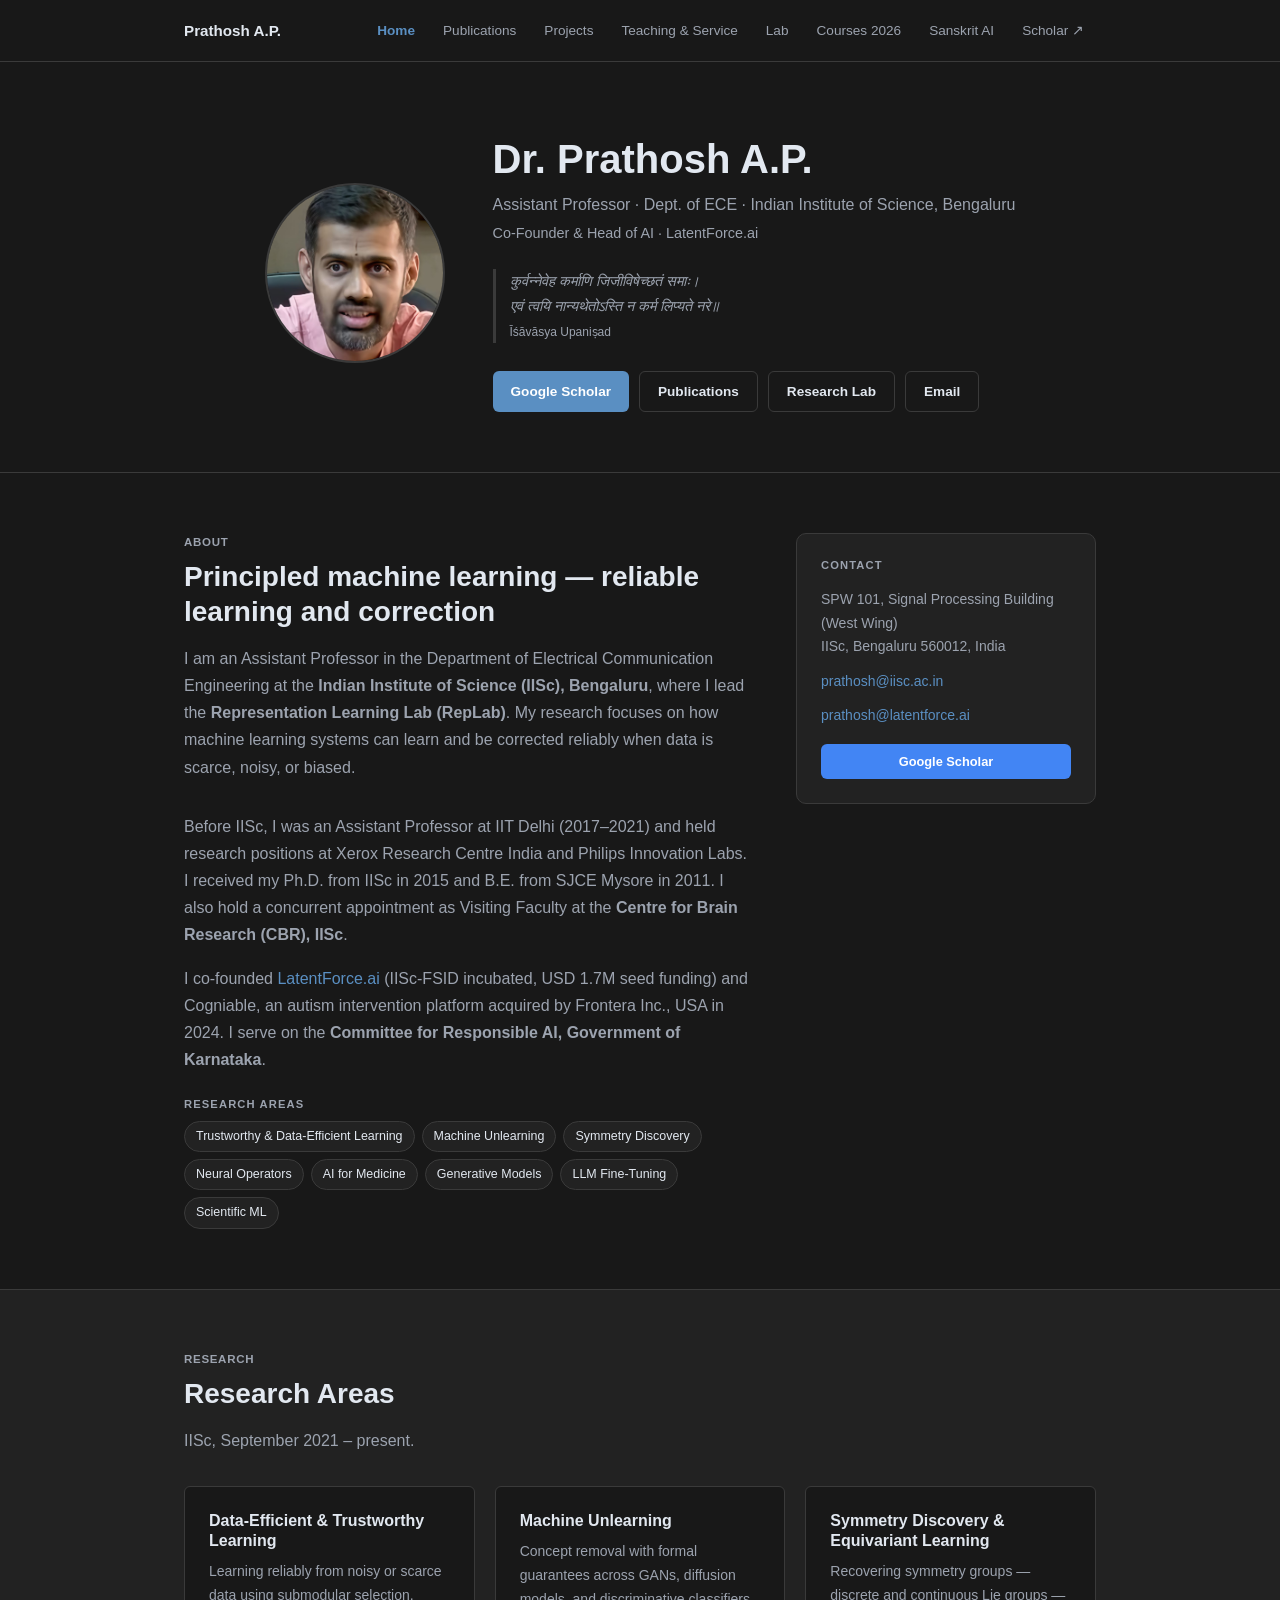
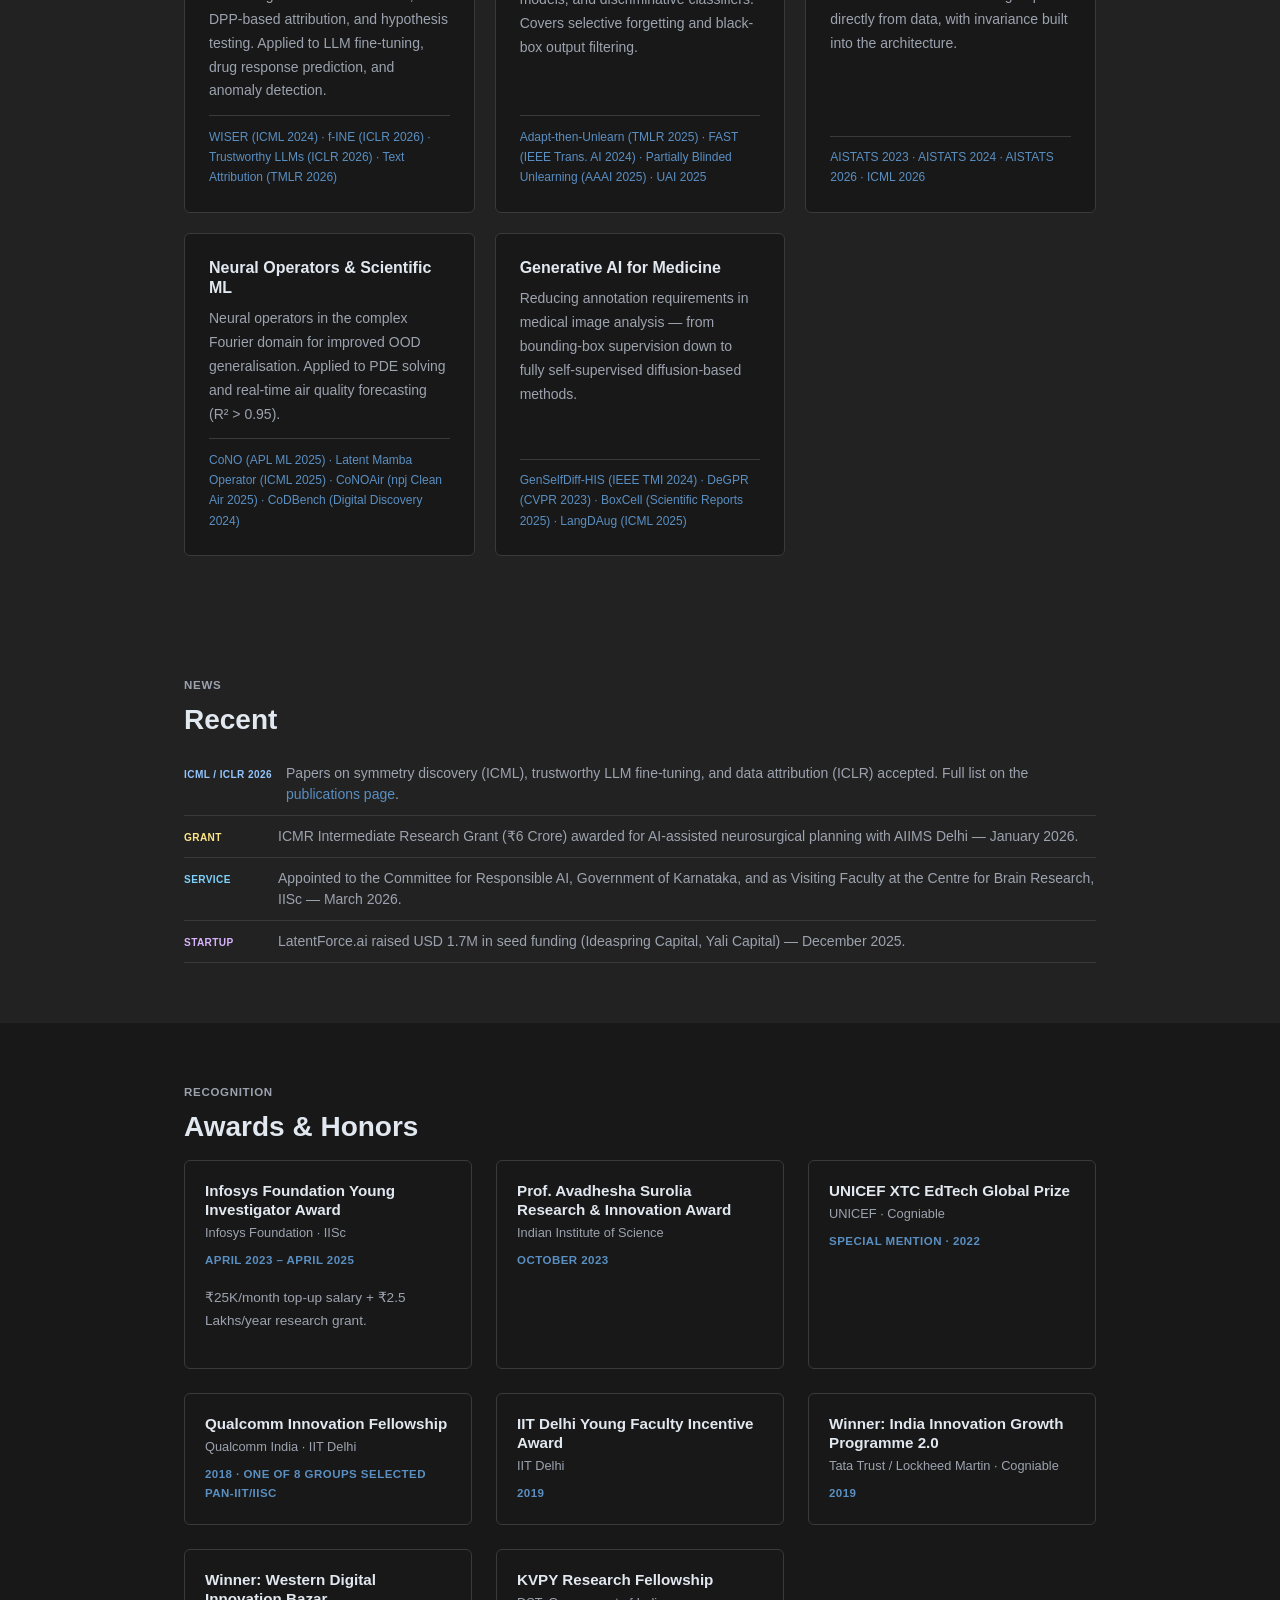
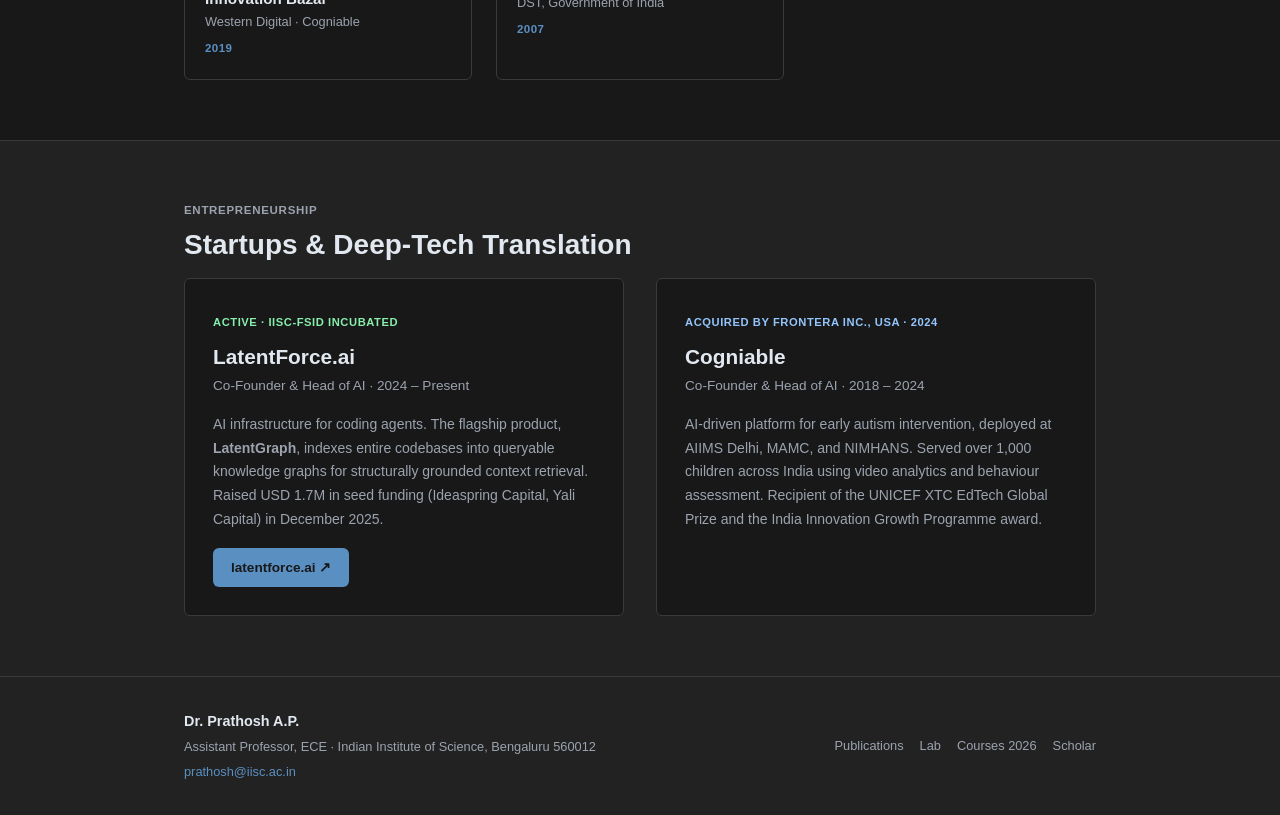
==== commit e7c31e25: "Update all navigation links: cce-genai.html → courses-2026.html, rename link text" ====
--- a/index.html
+++ b/index.html
@@ -19,7 +19,7 @@
       <a href="projects.html">Projects</a>
       <a href="teaching.html">Teaching &amp; Service</a>
       <a href="group.html">Lab</a>
-      <a href="cce-genai.html">CCE-GenAI</a>
+      <a href="courses-2026.html">Courses 2026</a>
       <a href="sanskrit-ai.html">Sanskrit AI</a>
       <a href="https://scholar.google.com/citations?user=OEwV4bsAAAAJ" target="_blank">Scholar ↗</a>
     </div>
@@ -301,7 +301,7 @@
     <div class="footer-links">
       <a href="publications.html">Publications</a>
       <a href="group.html">Lab</a>
-      <a href="cce-genai.html">CCE-GenAI</a>
+      <a href="courses-2026.html">Courses 2026</a>
       <a href="https://scholar.google.com/citations?user=OEwV4bsAAAAJ" target="_blank">Scholar</a>
     </div>
   </div>
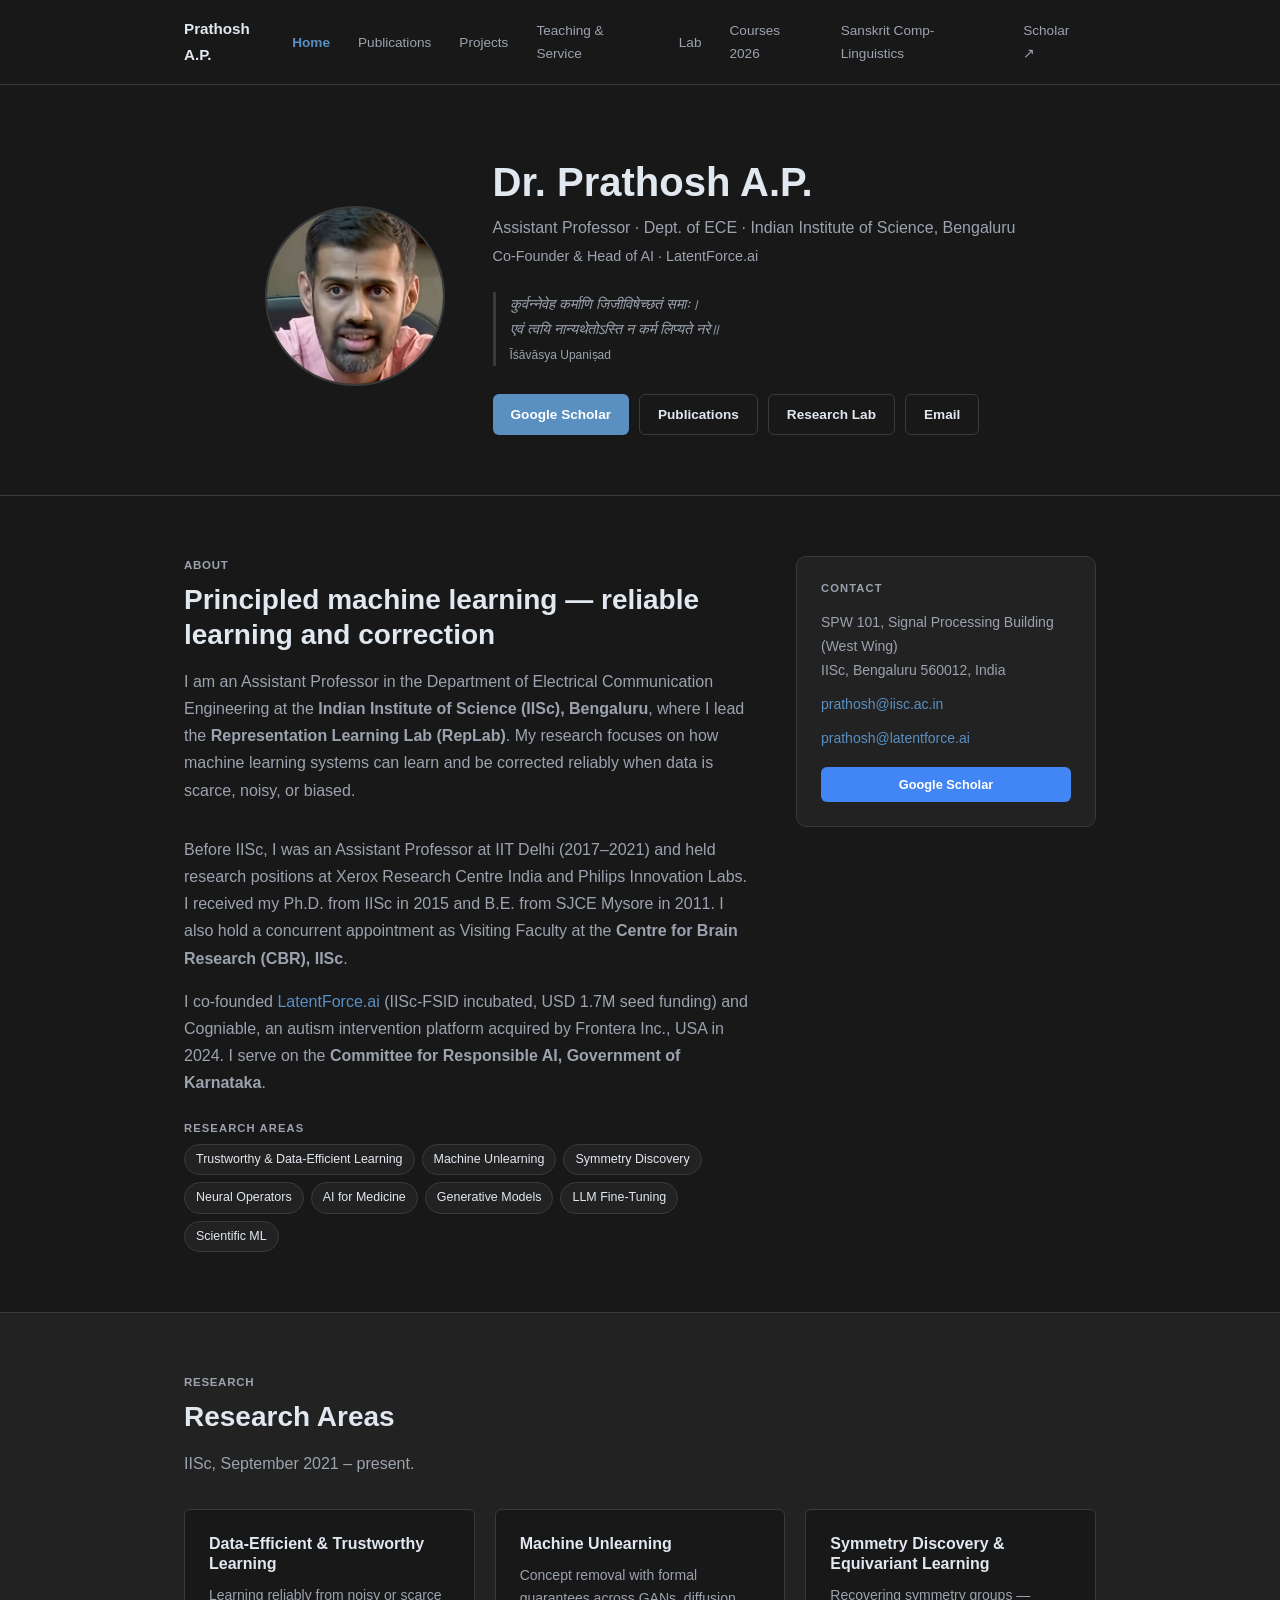
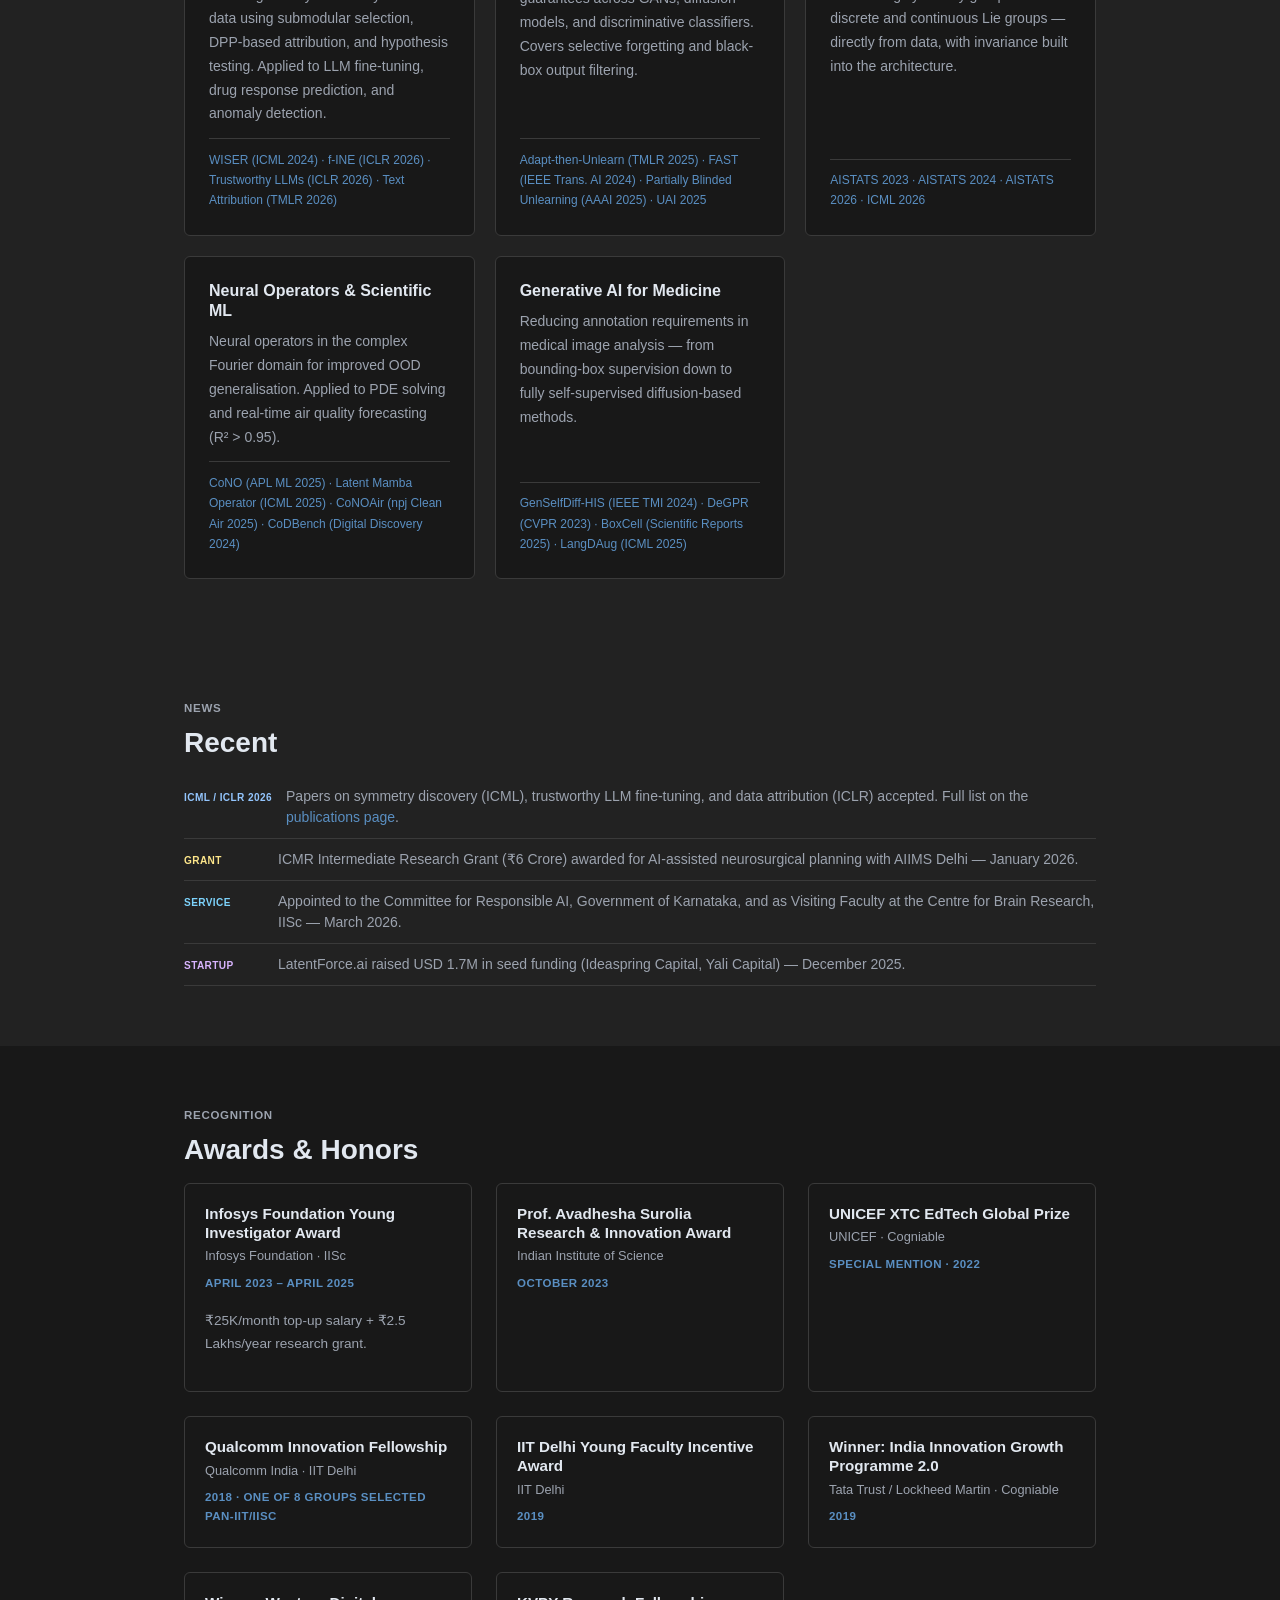
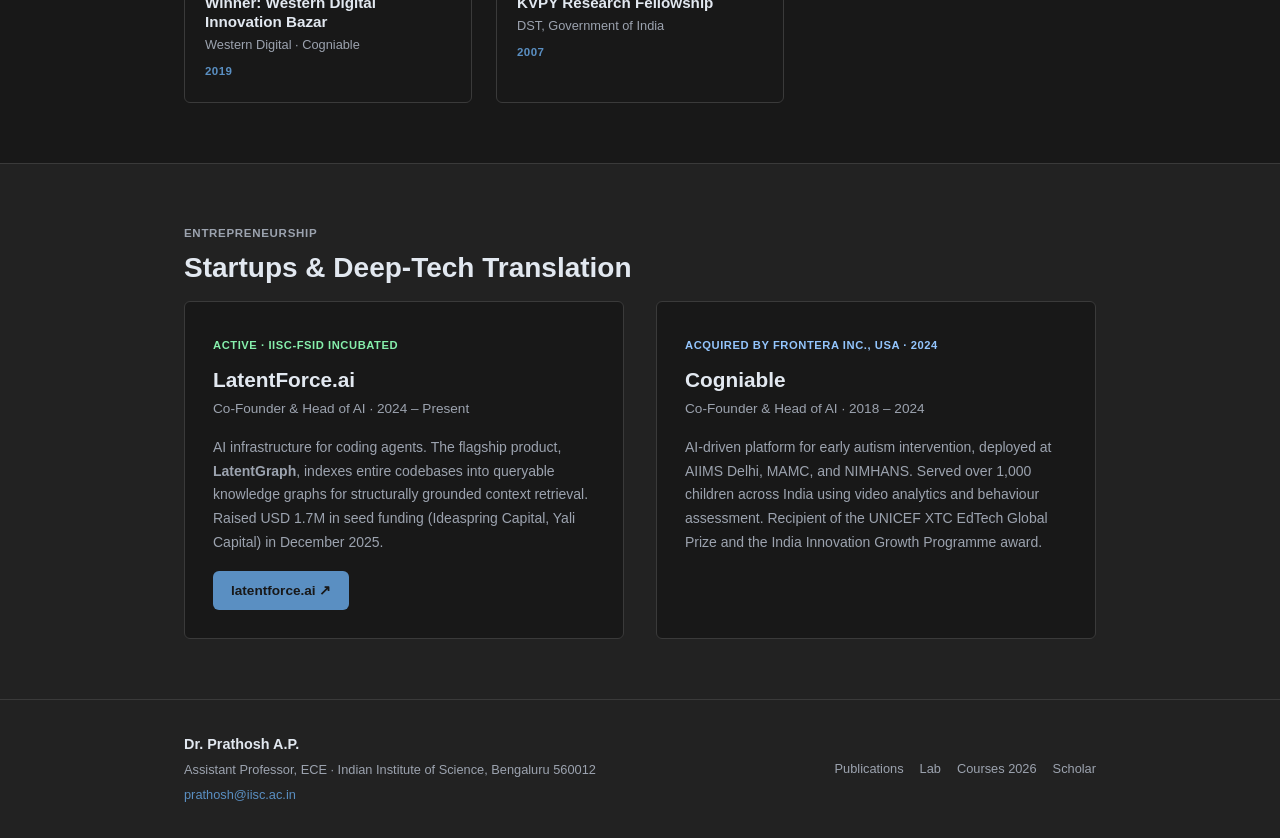
==== commit cf62286f: "Add Sarvamula corpus; rename Sanskrit AI page to Sanskrit Comp-Linguistics Add a Sarvamula card to t" ====
--- a/index.html
+++ b/index.html
@@ -20,7 +20,7 @@
       <a href="teaching.html">Teaching &amp; Service</a>
       <a href="group.html">Lab</a>
       <a href="courses-2026.html">Courses 2026</a>
-      <a href="sanskrit-ai.html">Sanskrit AI</a>
+      <a href="sanskrit-complinguistics.html">Sanskrit Comp-Linguistics</a>
       <a href="https://scholar.google.com/citations?user=OEwV4bsAAAAJ" target="_blank">Scholar ↗</a>
     </div>
     <button class="nav-toggle" id="nav-toggle" aria-label="Toggle menu" aria-expanded="false">
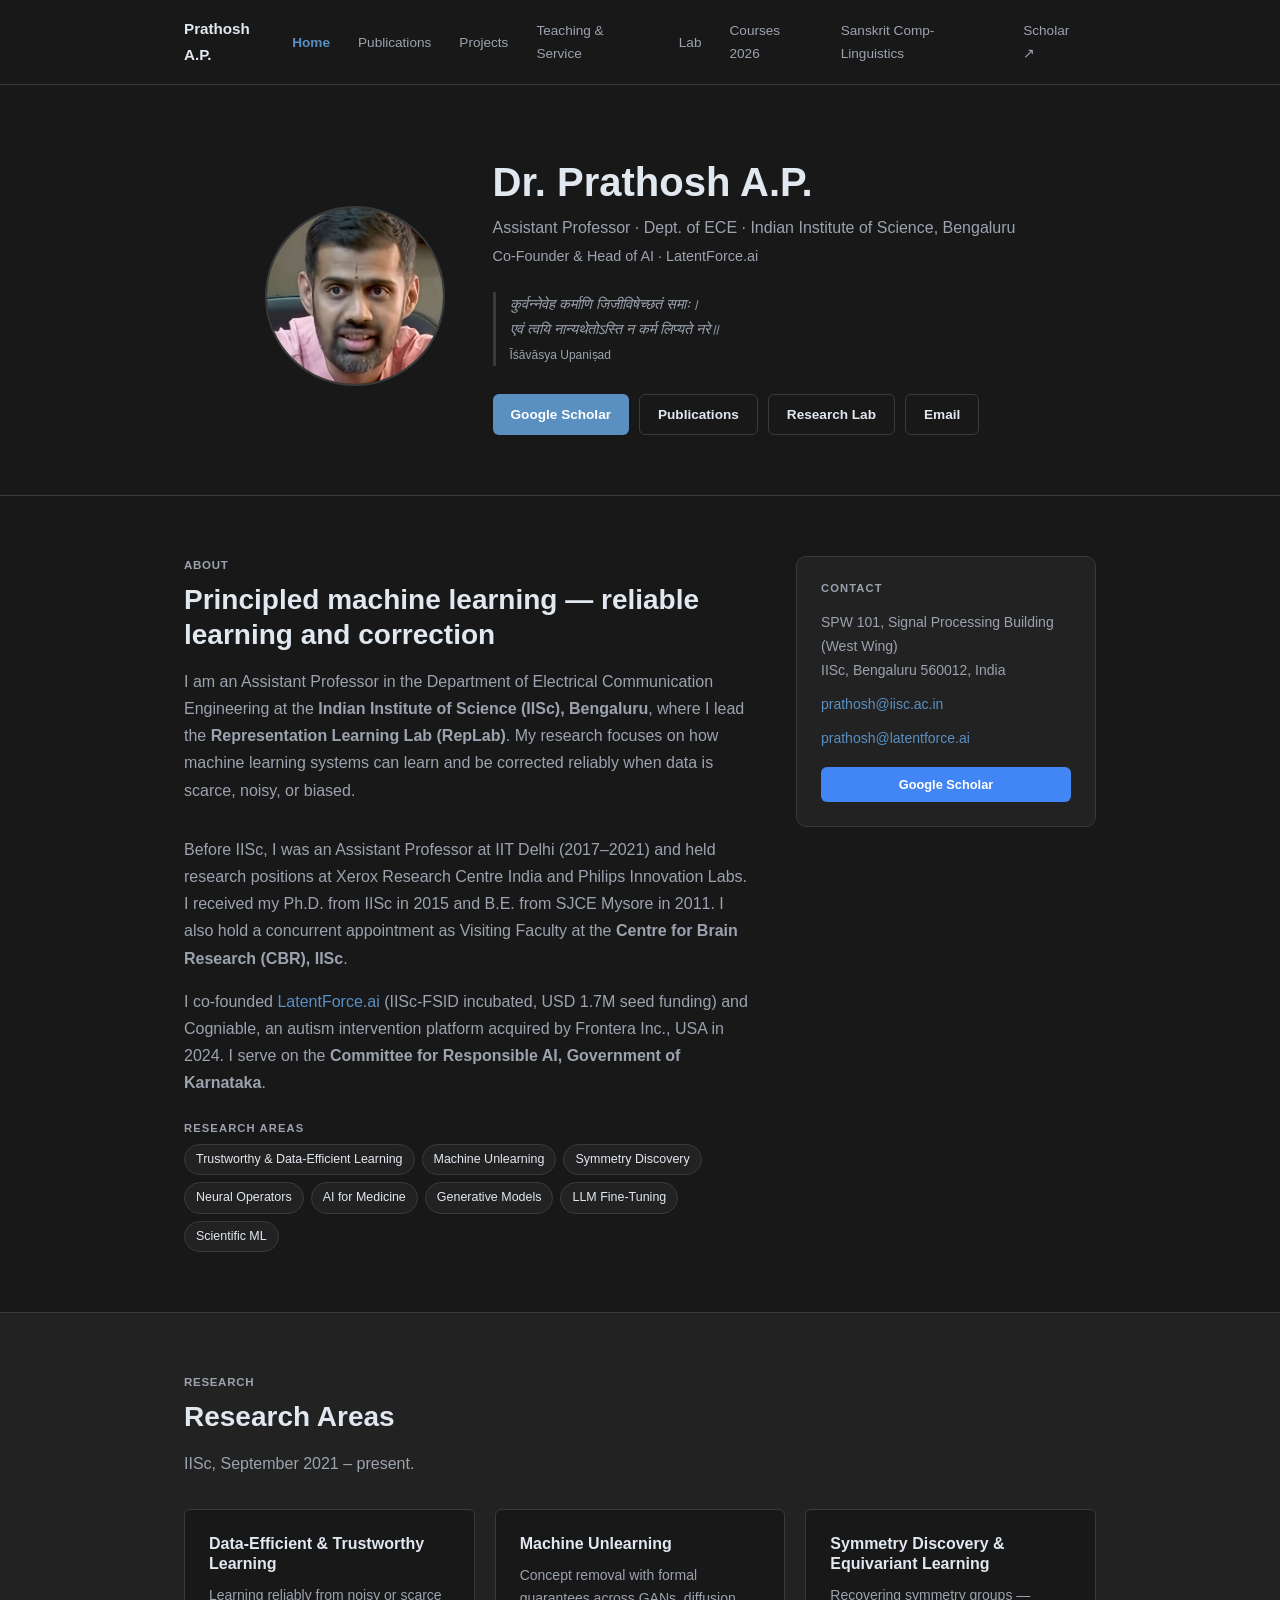
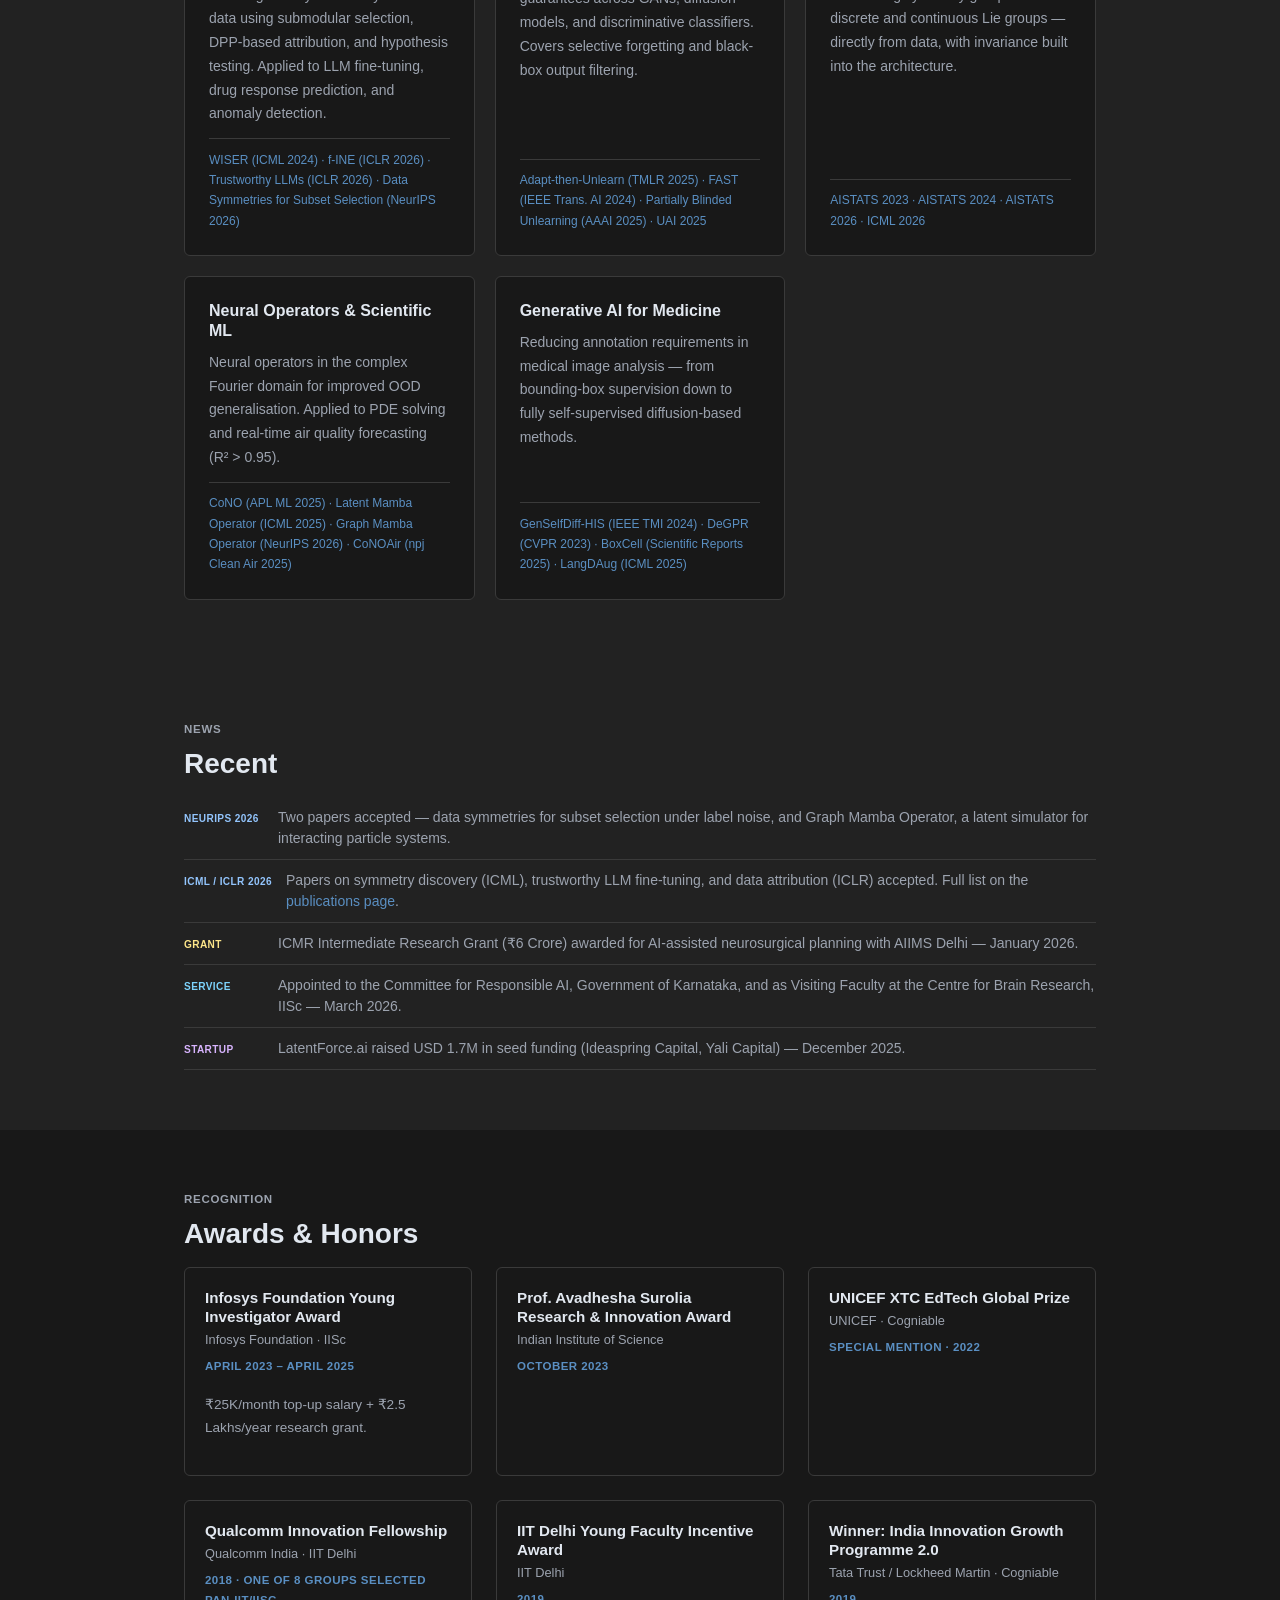
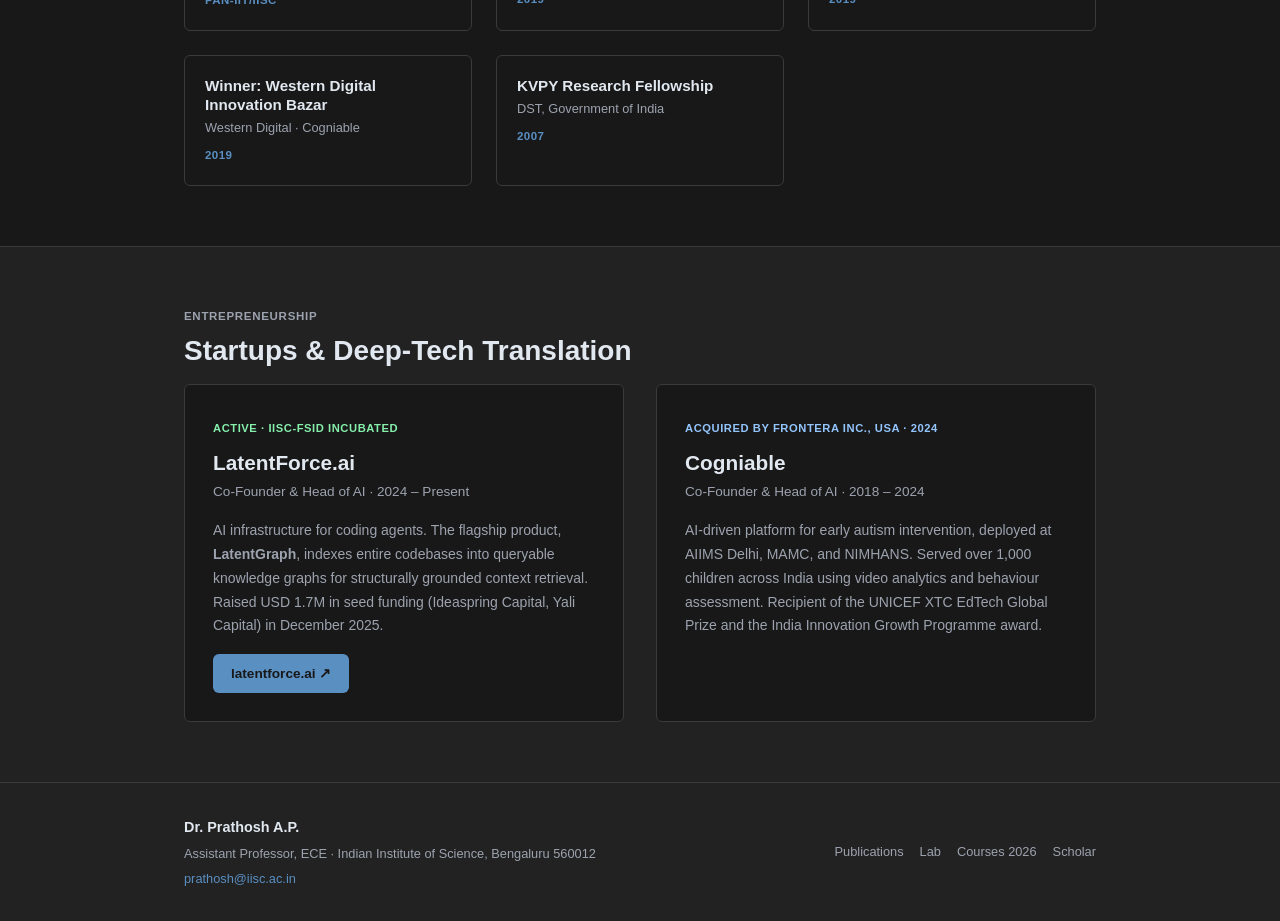
==== commit fc91c9e4: "Add two NeurIPS 2026 papers - Leveraging Data Symmetries to Select an Optimal Subset of Training   D" ====
--- a/index.html
+++ b/index.html
@@ -139,7 +139,7 @@
       <div class="theme-card">
         <h3>Data-Efficient &amp; Trustworthy Learning</h3>
         <p>Learning reliably from noisy or scarce data using submodular selection, DPP-based attribution, and hypothesis testing. Applied to LLM fine-tuning, drug response prediction, and anomaly detection.</p>
-        <div class="theme-papers">WISER (ICML 2024) &middot; f-INE (ICLR 2026) &middot; Trustworthy LLMs (ICLR 2026) &middot; Text Attribution (TMLR 2026)</div>
+        <div class="theme-papers">WISER (ICML 2024) &middot; f-INE (ICLR 2026) &middot; Trustworthy LLMs (ICLR 2026) &middot; Data Symmetries for Subset Selection (NeurIPS 2026)</div>
       </div>
 
       <div class="theme-card">
@@ -157,7 +157,7 @@
       <div class="theme-card">
         <h3>Neural Operators &amp; Scientific ML</h3>
         <p>Neural operators in the complex Fourier domain for improved OOD generalisation. Applied to PDE solving and real-time air quality forecasting (R² &gt; 0.95).</p>
-        <div class="theme-papers">CoNO (APL ML 2025) &middot; Latent Mamba Operator (ICML 2025) &middot; CoNOAir (npj Clean Air 2025) &middot; CoDBench (Digital Discovery 2024)</div>
+        <div class="theme-papers">CoNO (APL ML 2025) &middot; Latent Mamba Operator (ICML 2025) &middot; Graph Mamba Operator (NeurIPS 2026) &middot; CoNOAir (npj Clean Air 2025)</div>
       </div>
 
       <div class="theme-card">
@@ -176,6 +176,10 @@
     <span class="section-label">News</span>
     <h2 class="section-title">Recent</h2>
     <ul class="highlights-list">
+      <li class="highlight-item">
+        <span class="highlight-badge badge-conf">NeurIPS 2026</span>
+        <span class="highlight-text">Two papers accepted — data symmetries for subset selection under label noise, and Graph Mamba Operator, a latent simulator for interacting particle systems.</span>
+      </li>
       <li class="highlight-item">
         <span class="highlight-badge badge-conf">ICML / ICLR 2026</span>
         <span class="highlight-text">Papers on symmetry discovery (ICML), trustworthy LLM fine-tuning, and data attribution (ICLR) accepted. Full list on the <a href="publications.html">publications page</a>.</span>
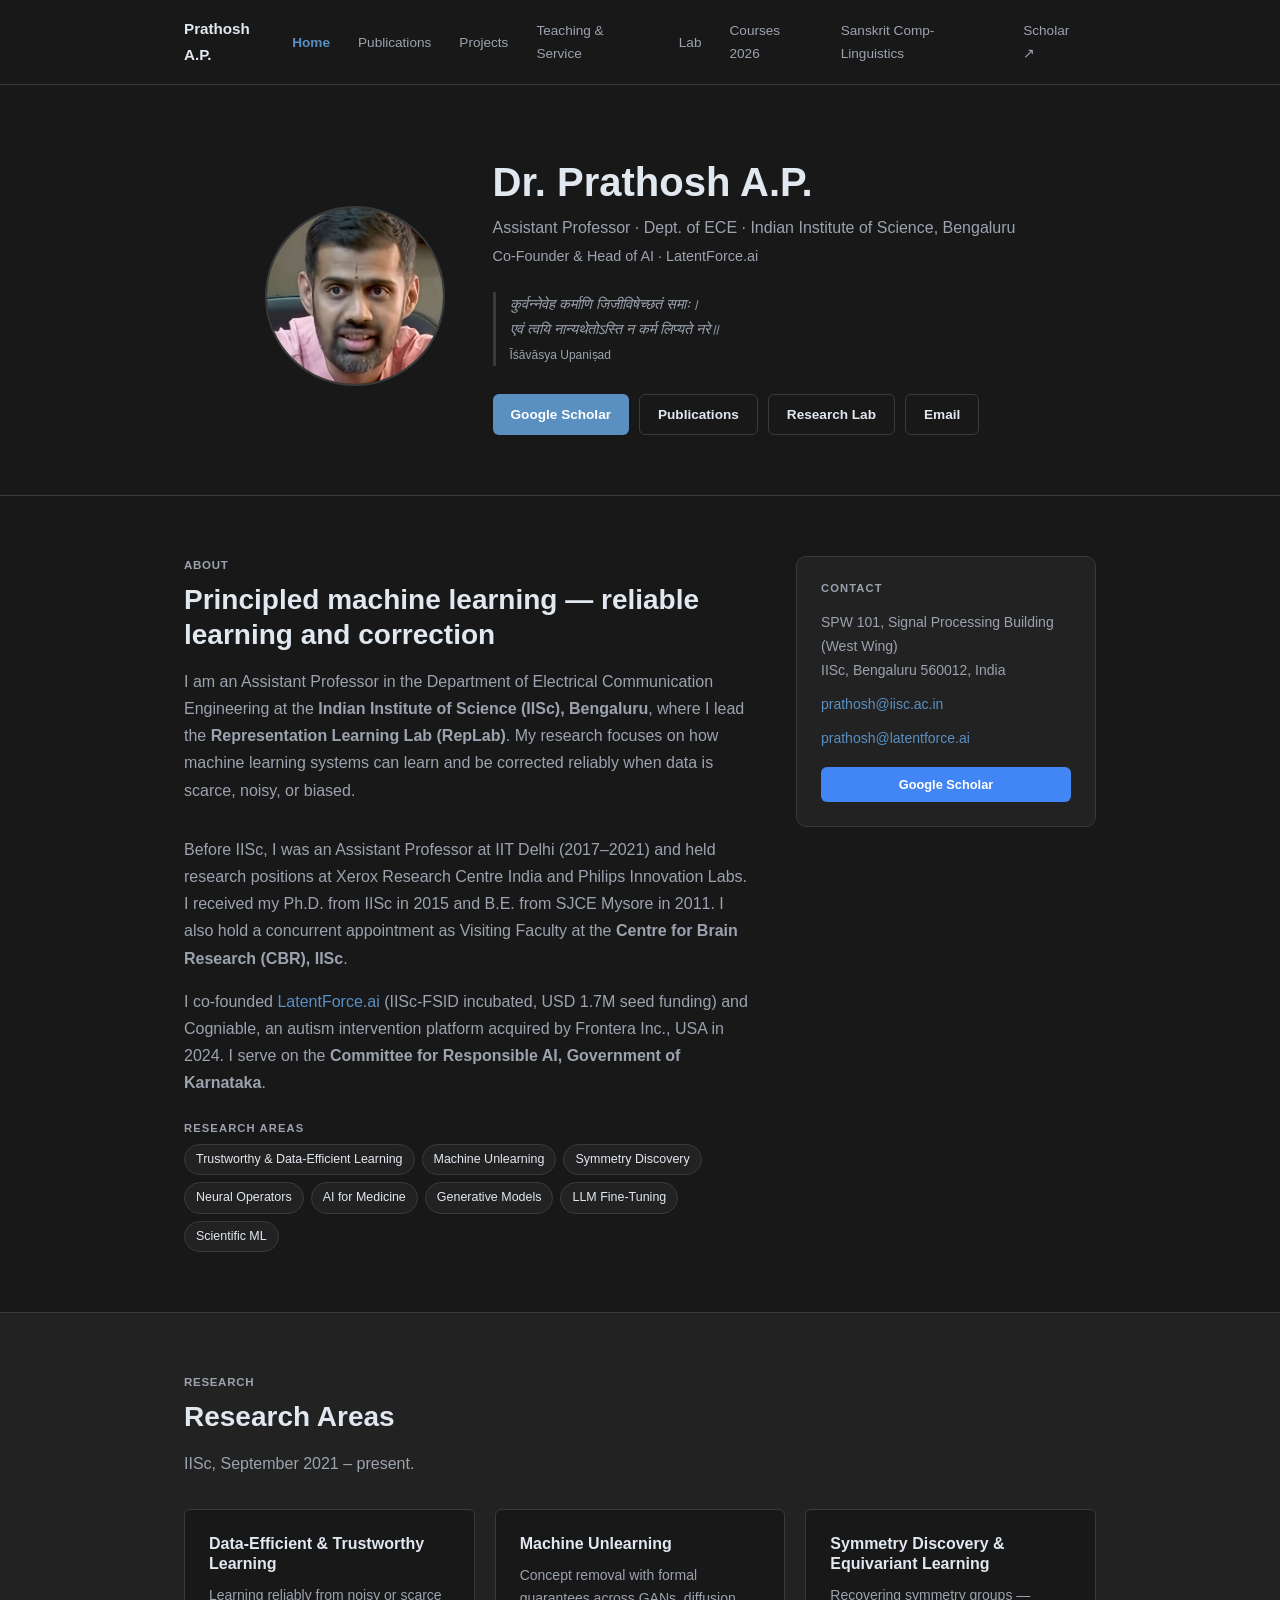
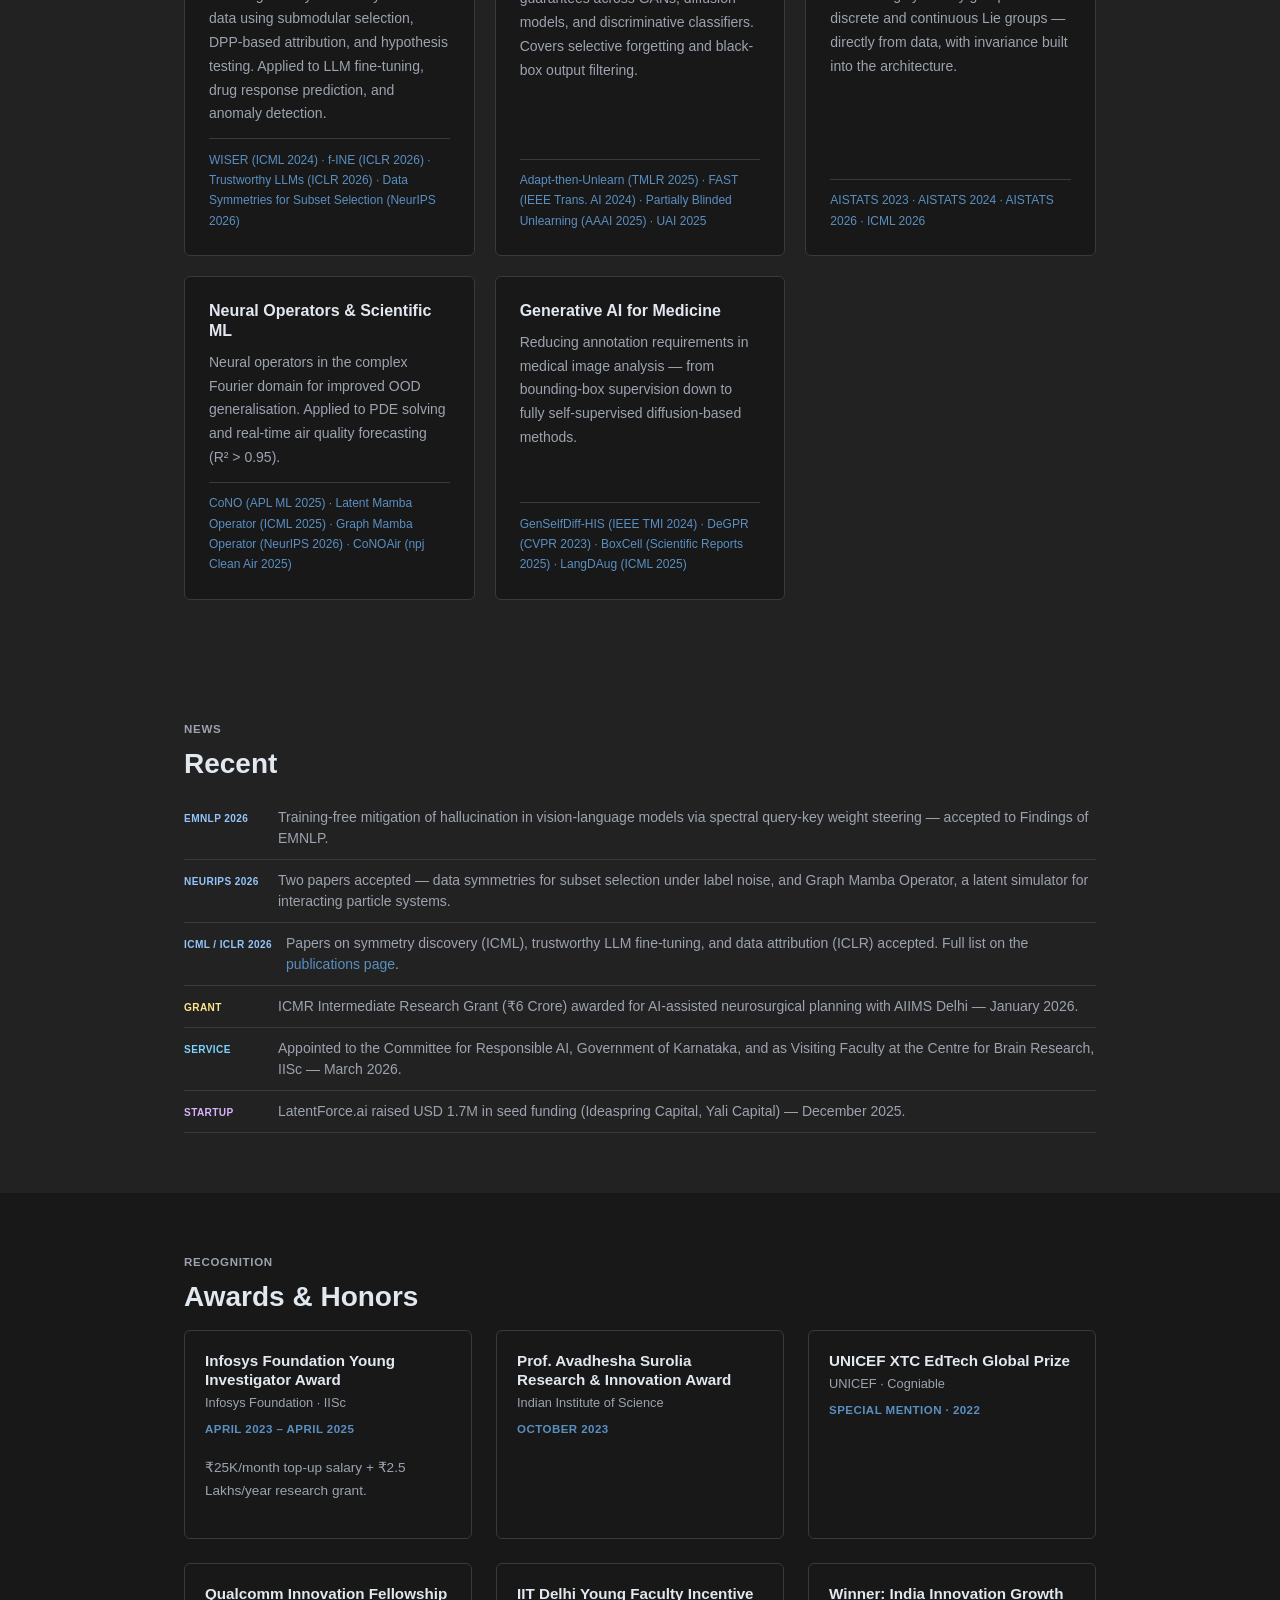
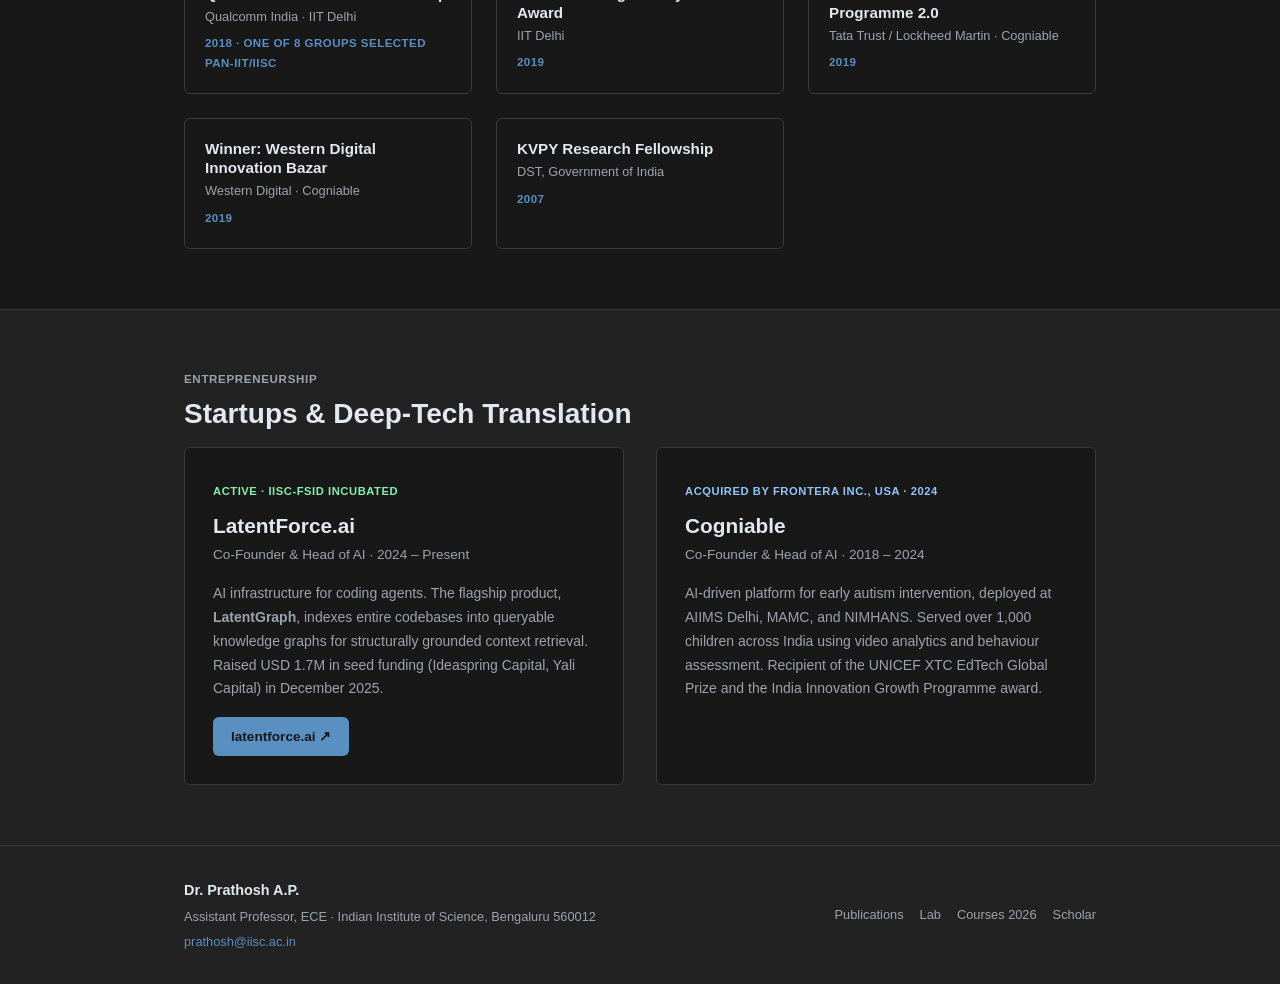
==== commit 1bbd9b79: "Add EMNLP 2026 news item; refresh Scholar metrics (Oct 2026) Co-Authored-By: Claude Opus 5 <noreply@" ====
--- a/index.html
+++ b/index.html
@@ -177,6 +177,10 @@
     <h2 class="section-title">Recent</h2>
     <ul class="highlights-list">
       <li class="highlight-item">
+        <span class="highlight-badge badge-conf">EMNLP 2026</span>
+        <span class="highlight-text">Training-free mitigation of hallucination in vision-language models via spectral query-key weight steering &mdash; accepted to Findings of EMNLP.</span>
+      </li>
+      <li class="highlight-item">
         <span class="highlight-badge badge-conf">NeurIPS 2026</span>
         <span class="highlight-text">Two papers accepted — data symmetries for subset selection under label noise, and Graph Mamba Operator, a latent simulator for interacting particle systems.</span>
       </li>
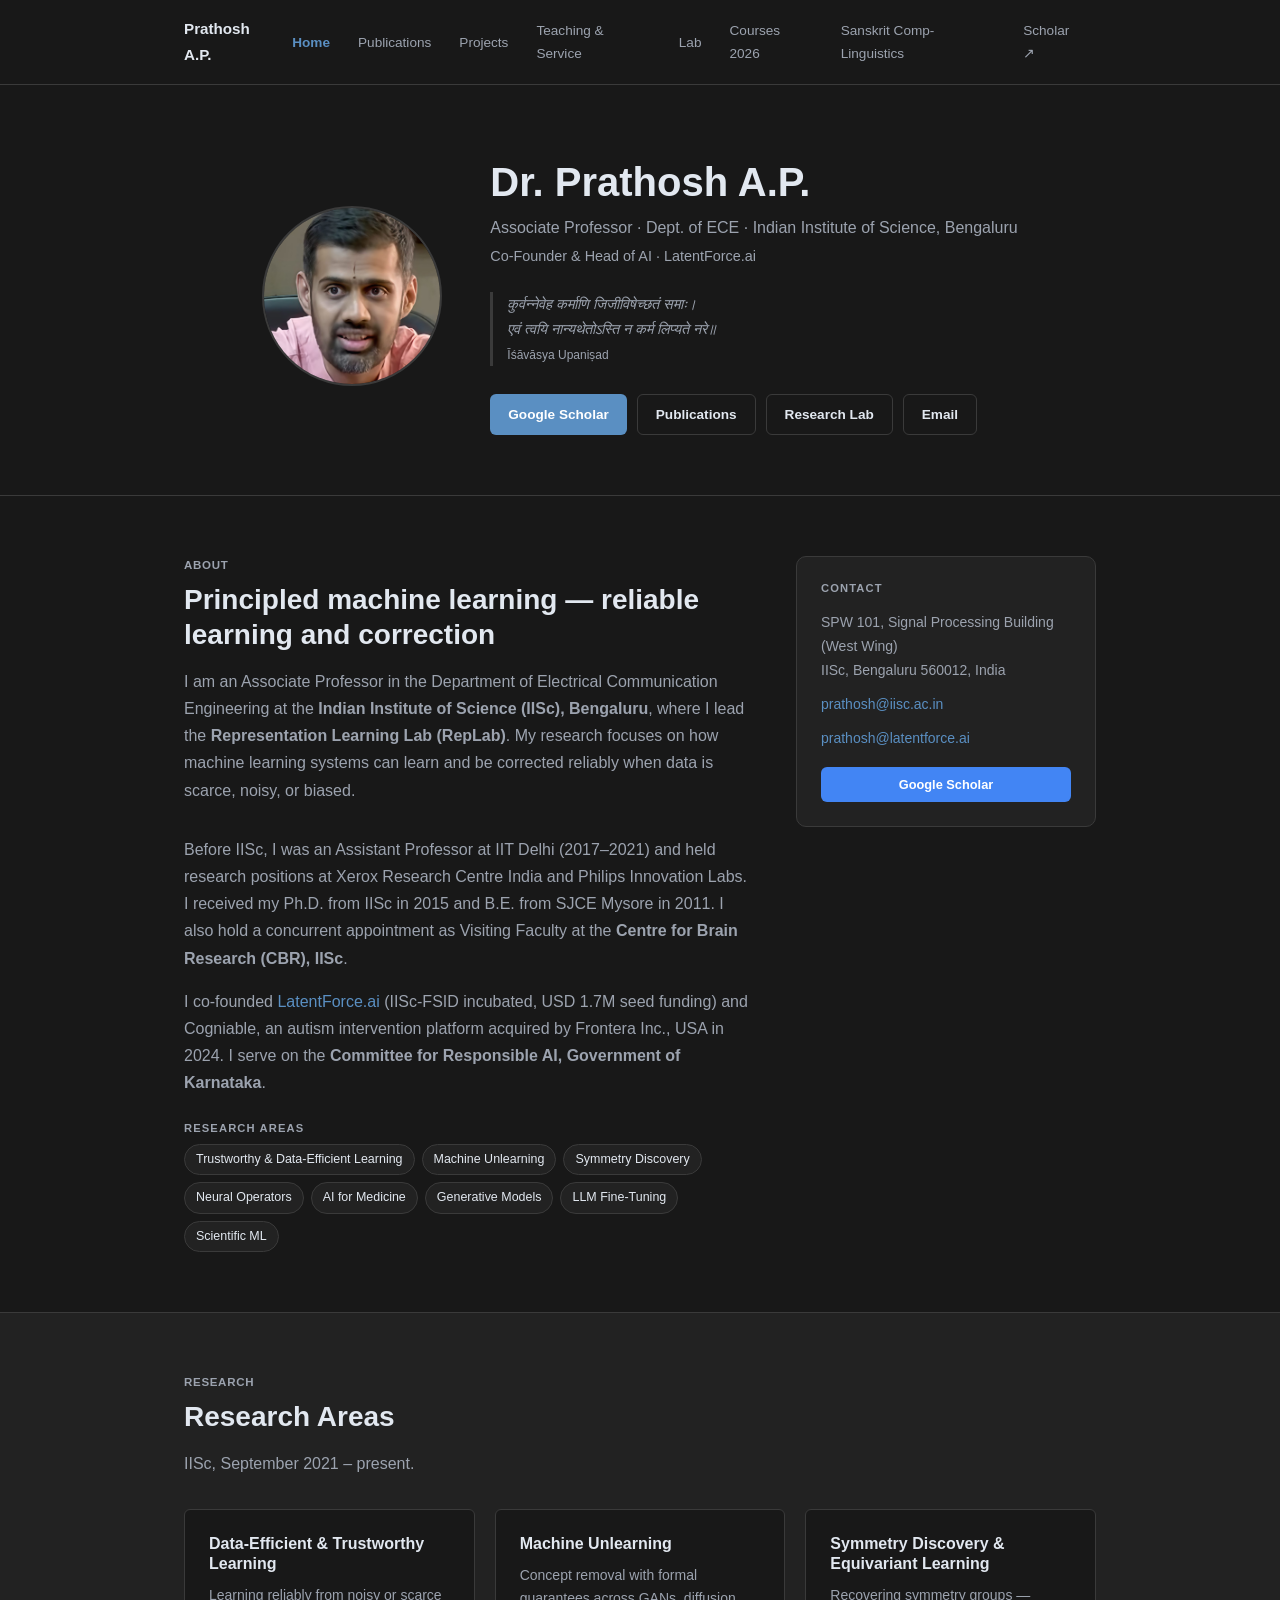
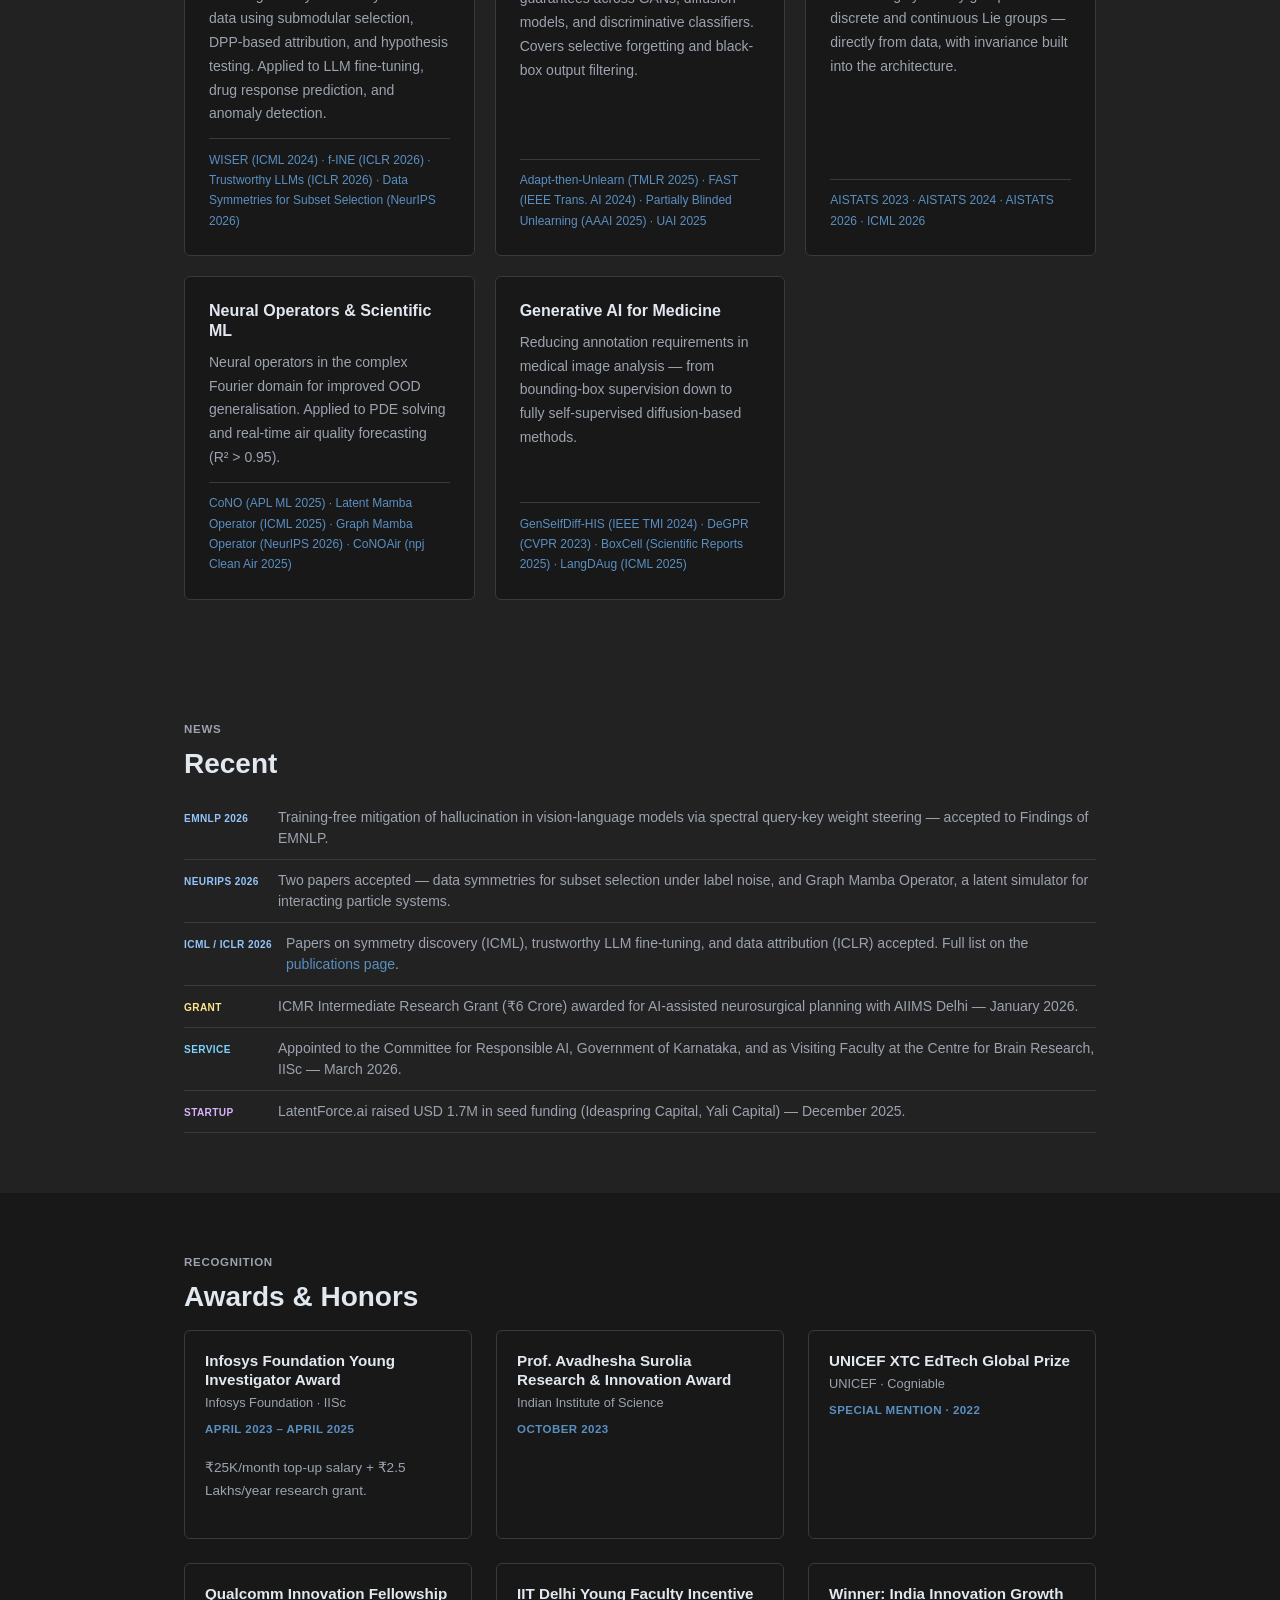
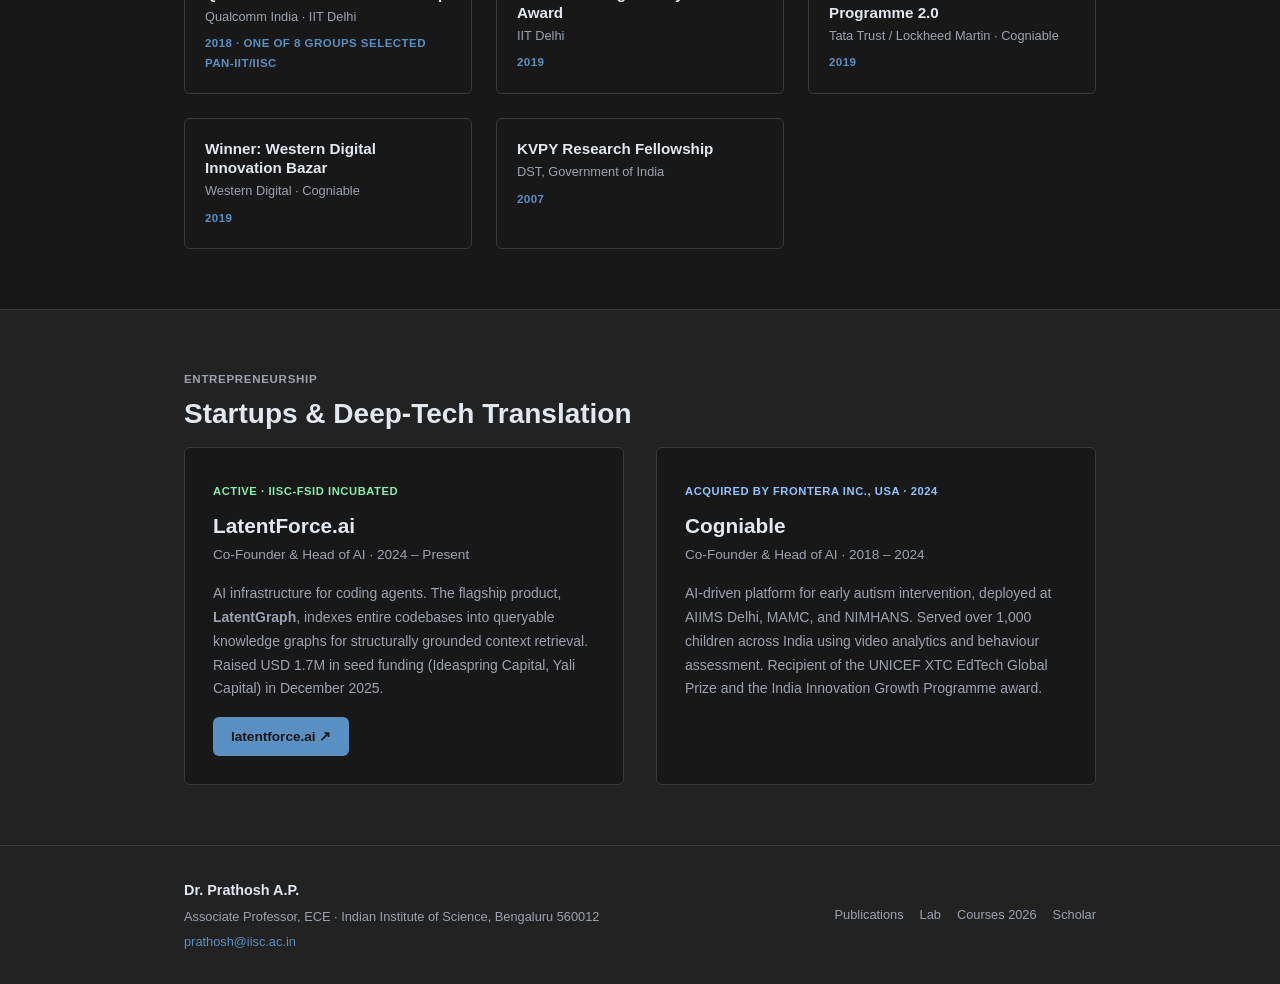
==== commit d0c99b8b: "Update designation to Associate Professor, ECE, IISc Co-Authored-By: Claude Opus 5 <noreply@anthropi" ====
--- a/index.html
+++ b/index.html
@@ -3,7 +3,7 @@
 <head>
   <meta charset="UTF-8">
   <meta name="viewport" content="width=device-width, initial-scale=1.0">
-  <meta name="description" content="Dr. Prathosh A.P. — Assistant Professor, ECE, IISc Bengaluru. Research in trustworthy ML, machine unlearning, symmetry discovery, neural operators, and AI for medicine.">
+  <meta name="description" content="Dr. Prathosh A.P. — Associate Professor, ECE, IISc Bengaluru. Research in trustworthy ML, machine unlearning, symmetry discovery, neural operators, and AI for medicine.">
   <title>Dr. Prathosh A.P. | IISc Bengaluru</title>
   <link rel="stylesheet" href="css/style.css">
 </head>
@@ -47,7 +47,7 @@
     </div>
     <div class="hero-text">
       <h1>Dr. Prathosh A.P.</h1>
-      <p class="hero-subtitle">Assistant Professor · Dept. of ECE · Indian Institute of Science, Bengaluru</p>
+      <p class="hero-subtitle">Associate Professor · Dept. of ECE · Indian Institute of Science, Bengaluru</p>
       <p class="hero-subtitle-2">Co-Founder &amp; Head of AI · LatentForce.ai</p>
       <blockquote class="hero-quote">
         कुर्वन्नेवेह कर्माणि जिजीविषेच्छतं समाः।<br>एवं त्वयि नान्यथेतोऽस्ति न कर्म लिप्यते नरे॥
@@ -73,7 +73,7 @@
         <span class="section-label">About</span>
         <h2 class="section-title">Principled machine learning — reliable learning and correction</h2>
         <p>
-          I am an Assistant Professor in the Department of Electrical Communication Engineering
+          I am an Associate Professor in the Department of Electrical Communication Engineering
           at the <strong>Indian Institute of Science (IISc), Bengaluru</strong>, where I lead the
           <strong>Representation Learning Lab (RepLab)</strong>. My research focuses on how machine
           learning systems can learn and be corrected reliably when data is scarce, noisy, or biased.
@@ -303,7 +303,7 @@
   <div class="footer-inner">
     <div>
       <div class="footer-name">Dr. Prathosh A.P.</div>
-      <div class="footer-info">Assistant Professor, ECE · Indian Institute of Science, Bengaluru 560012</div>
+      <div class="footer-info">Associate Professor, ECE · Indian Institute of Science, Bengaluru 560012</div>
       <div class="footer-info"><a href="mailto:prathosh@iisc.ac.in">prathosh@iisc.ac.in</a></div>
     </div>
     <div class="footer-links">
